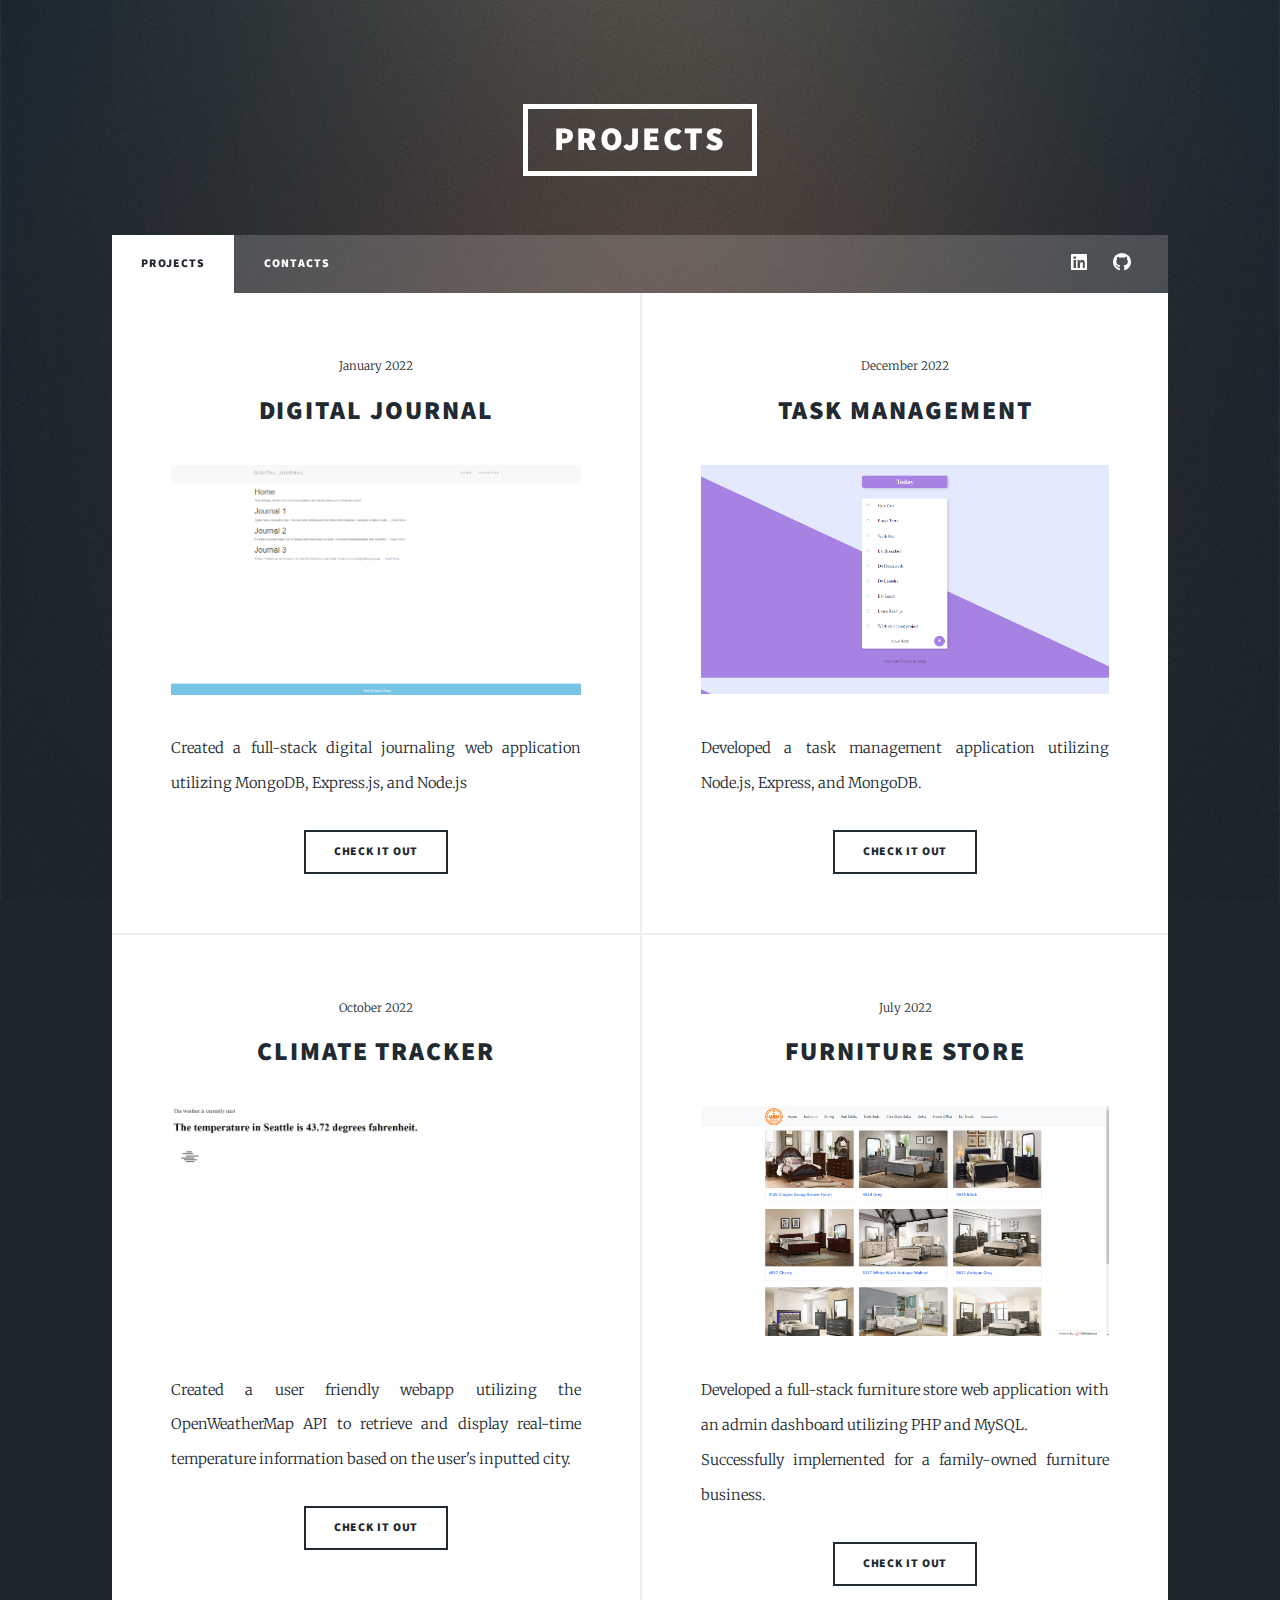
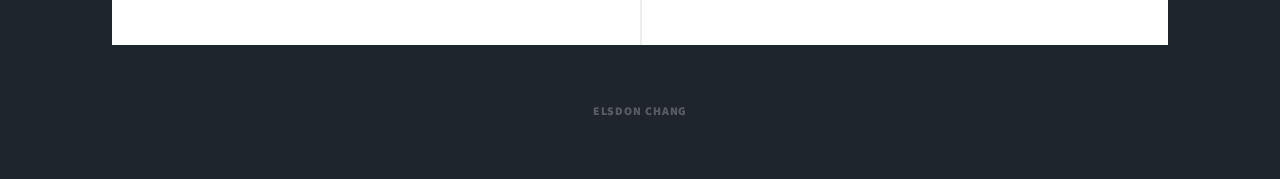
==== projects.html @ ca8ba706 "remodel" ====
<!DOCTYPE HTML>
<html>
	<head>
		<title>Elsdon Chang</title>
		<meta charset="utf-8" />
		<meta name="viewport" content="width=device-width, initial-scale=1, user-scalable=no" />
		<link rel="stylesheet" href="assets/css/main.css" />
		<noscript><link rel="stylesheet" href="assets/css/noscript.css" /></noscript>
	</head>
	<body class="is-preload">

		<!-- Wrapper -->
			<div id="wrapper" class="fade-in">

				<!-- Header -->
					<header id="header">
						<a href="projects.html" class="logo">Projects</a>
					</header>

				<!-- Nav -->
					<nav id="nav">
						<ul class="links">
							<li class="active"><a href="projects.html">Projects</a></li>
							<li><a href="contact.html">Contacts</a></li>
						</ul>
						<ul class="icons">
							<li><a href="https://www.linkedin.com/in/elsdon-chang/" target="_blank" class="icon brands fa-linkedin"><span class="label">LinkedIn</span></a></li>
							<li><a href="https://github.com/ElsdonC" target="_blank" class="icon brands fa-github"><span class="label">GitHub</span></a></li>
						</ul>
					</nav>

				<!-- Main -->
					<div id="main">

						<!-- Featured Post -->
							

						<!-- Posts -->
							<section class="posts">
								<article>
									<header>
										<span class="date">January 2022</span>
										<h2><a href="https://digital-journal.onrender.com/" target="_blank">Digital Journal</a></h2>
									</header>
									<a href="#" class="image fit"><img src="images/digital-journal.png" alt="" /></a>
									<p>Created a full-stack digital journaling web application utilizing MongoDB, Express.js, and Node.js</p>
									<ul class="actions special">
										<li><a href="https://digital-journal.onrender.com/" target="_blank" class="button">Check it out</a></li>
									</ul>
								</article>
								<article>
									<header>
										<span class="date">December 2022</span>
										<h2><a href="#">Task Management</a></h2>
									</header>
									<a href="#" class="image fit"><img src="images/task-management.png" alt="" /></a>
									<p>Developed a task management application utilizing Node.js, Express, and MongoDB.</p>
									<ul class="actions special">
										<li><a href="#" class="button">Check it out</a></li>
									</ul>
								</article>
								<article>
									<header>
										<span class="date">October 2022</span>
										<h2><a href="#">Climate Tracker</a></h2>
									</header>
									<a href="#" class="image fit"><img src="images/climate-tracker.png" alt="" /></a>
									<p>Created a user friendly webapp utilizing the OpenWeatherMap API to retrieve and display real-time temperature information based on the user's inputted city.</p>
									<ul class="actions special">
										<li><a href="#" class="button">Check it out</a></li>
									</ul>
								</article>
								<article>
									<header>
										<span class="date">July 2022</span>
										<h2><a href="https://royola-pacific.000webhostapp.com/" target="_blank">Furniture Store</a></h2>
									</header>
									<a href="#" class="image fit"><img src="images/furniture-store.png" alt="" /></a>
									<p>Developed a full-stack furniture store web application with an admin dashboard utilizing PHP and MySQL.<br>Successfully implemented for a family-owned furniture business.</p>
									<ul class="actions special">
										<li><a href="https://royola-pacific.000webhostapp.com/" target="_blank" class="button">Check it out</a></li>
									</ul>
								</article>
								
							</section>
					</div>

				<!-- Copyright -->
					<div id="copyright">
						<ul><li>Elsdon Chang</li></ul>
					</div>

			</div>

		<!-- Scripts -->
			<script src="assets/js/jquery.min.js"></script>
			<script src="assets/js/jquery.scrollex.min.js"></script>
			<script src="assets/js/jquery.scrolly.min.js"></script>
			<script src="assets/js/browser.min.js"></script>
			<script src="assets/js/breakpoints.min.js"></script>
			<script src="assets/js/util.js"></script>
			<script src="assets/js/main.js"></script>

	</body>
</html>
---- assets/css/main.css ----
@import url(fontawesome-all.min.css);
@import url("https://fonts.googleapis.com/css?family=Merriweather:300,700,300italic,700italic|Source+Sans+Pro:900");

/*
	Massively by HTML5 UP
	html5up.net | @ajlkn
	Free for personal and commercial use under the CCA 3.0 license (html5up.net/license)
*/

html, body, div, span, applet, object,
iframe, h1, h2, h3, h4, h5, h6, p, blockquote,
pre, a, abbr, acronym, address, big, cite,
code, del, dfn, em, img, ins, kbd, q, s, samp,
small, strike, strong, sub, sup, tt, var, b,
u, i, center, dl, dt, dd, ol, ul, li, fieldset,
form, label, legend, table, caption, tbody,
tfoot, thead, tr, th, td, article, aside,
canvas, details, embed, figure, figcaption,
footer, header, hgroup, menu, nav, output, ruby,
section, summary, time, mark, audio, video {
	margin: 0;
	padding: 0;
	border: 0;
	font-size: 100%;
	font: inherit;
	vertical-align: baseline;}

article, aside, details, figcaption, figure,
footer, header, hgroup, menu, nav, section {
	display: block;}

body {
	line-height: 1;
}

ol, ul {
	list-style: none;
}

blockquote, q {
	quotes: none;
}

	blockquote:before, blockquote:after, q:before, q:after {
		content: '';
		content: none;
	}

table {
	border-collapse: collapse;
	border-spacing: 0;
}

body {
	-webkit-text-size-adjust: none;
}

mark {
	background-color: transparent;
	color: inherit;
}

input::-moz-focus-inner {
	border: 0;
	padding: 0;
}

input, select, textarea {
	-moz-appearance: none;
	-webkit-appearance: none;
	-ms-appearance: none;
	appearance: none;
}

/* Basic */

	@-ms-viewport {
		width: device-width;
	}

	body {
		-ms-overflow-style: scrollbar;
	}

	@media screen and (max-width: 480px) {

		html, body {
			min-width: 320px;
		}

	}

	html {
		box-sizing: border-box;
	}

	*, *:before, *:after {
		box-sizing: inherit;
	}

	body {
		background-color: #1e252d;
	}

		body.is-preload *, body.is-preload *:before, body.is-preload *:after {
			-moz-animation: none !important;
			-webkit-animation: none !important;
			-ms-animation: none !important;
			animation: none !important;
			-moz-transition: none !important;
			-webkit-transition: none !important;
			-ms-transition: none !important;
			transition: none !important;
		}

/* Type */

	html {
		font-size: 16pt;
	}

		@media screen and (max-width: 1680px) {

			html {
				font-size: 12pt;
			}

		}

		@media screen and (max-width: 1280px) {

			html {
				font-size: 11pt;
			}

		}

		@media screen and (max-width: 360px) {

			html {
				font-size: 10pt;
			}

		}

	body {
		color: #212931;
	}

	body, input, select, textarea {
		font-family: "Merriweather", Georgia, serif;
		font-weight: 300;
		font-size: 1rem;
		line-height: 2.375;
	}

	a {
		-moz-transition: color 0.2s ease-in-out, background-color 0.2s ease-in-out, border-color 0.2s ease-in-out, box-shadow 0.2s ease-in-out;
		-webkit-transition: color 0.2s ease-in-out, background-color 0.2s ease-in-out, border-color 0.2s ease-in-out, box-shadow 0.2s ease-in-out;
		-ms-transition: color 0.2s ease-in-out, background-color 0.2s ease-in-out, border-color 0.2s ease-in-out, box-shadow 0.2s ease-in-out;
		transition: color 0.2s ease-in-out, background-color 0.2s ease-in-out, border-color 0.2s ease-in-out, box-shadow 0.2s ease-in-out;
		border-bottom: dotted 1px;
		text-decoration: none;
	}

		a:hover {
			border-bottom-color: transparent;
		}

	strong, b {
		font-weight: 600;
	}

	em, i {
		font-style: italic;
	}

	p {
		text-align: justify;
		margin: 0 0 2rem 0;
	}

	h1, h2, h3, h4, h5, h6 {
		font-family: "Source Sans Pro", Helvetica, sans-serif;
		font-weight: 900;
		line-height: 1.5;
		letter-spacing: 0.075em;
		text-transform: uppercase;
		margin: 0 0 1rem 0;
	}

		h1 a, h2 a, h3 a, h4 a, h5 a, h6 a {
			border-bottom: 0;
			color: inherit;
			text-decoration: none;
		}

	h1 {
		font-size: 4rem;
		line-height: 1.1;
		margin: 0 0 2rem 0;
	}

	h2 {
		font-size: 1.75rem;
		line-height: 1.3;
		margin: 0 0 1.5rem 0;
	}

	h3 {
		font-size: 1.25rem;
		margin: 0 0 1.5rem 0;
	}

	h4 {
		font-size: 1rem;
	}

	h5 {
		font-size: 0.9rem;
	}

	h6 {
		font-size: 0.8rem;
	}

	sub {
		font-size: 0.8rem;
		position: relative;
		top: 0.5rem;
	}

	sup {
		font-size: 0.8rem;
		position: relative;
		top: -0.5rem;
	}

	blockquote {
		border-left: solid 4px;
		font-style: italic;
		margin: 0 0 2rem 0;
		padding: 0.5rem 0 0.5rem 2rem;
	}

	code {
		border: solid 2px;
		font-family: "Courier New", monospace;
		font-size: 0.9rem;
		margin: 0 0.25rem;
		padding: 0.25rem 0.65rem;
	}

	pre {
		-webkit-overflow-scrolling: touch;
		font-family: "Courier New", monospace;
		font-size: 0.9rem;
		margin: 0 0 2rem 0;
	}

		pre code {
			display: block;
			line-height: 1.75;
			padding: 1rem 1.5rem;
			overflow-x: auto;
		}

	hr {
		border: 0;
		border-bottom: solid 2px;
		margin: 3rem 0;
	}

		hr.major {
			margin: 5rem 0;
		}

	.align-left {
		text-align: left;
	}

	.align-center {
		text-align: center;
	}

	.align-right {
		text-align: right;
	}

	input, select, textarea {
		color: #212931;
	}

	a {
		color: #212931;
		border-bottom-color: rgba(33, 41, 49, 0.5);
	}

		a:hover {
			border-bottom-color: transparent;
			color: #18bfef !important;
		}

	strong, b {
		color: #212931;
	}

	h1, h2, h3, h4, h5, h6 {
		color: #212931;
	}

	blockquote {
		border-left-color: #eeeeee;
	}

	code {
		background: rgba(220, 220, 220, 0.25);
		border-color: #eeeeee;
	}

	hr {
		border-bottom-color: #eeeeee;
	}

/* Row */

	.row {
		display: flex;
		flex-wrap: wrap;
		box-sizing: border-box;
		align-items: stretch;
	}

		.row > * {
			box-sizing: border-box;
		}

		.row.gtr-uniform > * > :last-child {
			margin-bottom: 0;
		}

		.row.aln-left {
			justify-content: flex-start;
		}

		.row.aln-center {
			justify-content: center;
		}

		.row.aln-right {
			justify-content: flex-end;
		}

		.row.aln-top {
			align-items: flex-start;
		}

		.row.aln-middle {
			align-items: center;
		}

		.row.aln-bottom {
			align-items: flex-end;
		}

		.row > .imp {
			order: -1;
		}

		.row > .col-1 {
			width: 8.33333%;
		}

		.row > .off-1 {
			margin-left: 8.33333%;
		}

		.row > .col-2 {
			width: 16.66667%;
		}

		.row > .off-2 {
			margin-left: 16.66667%;
		}

		.row > .col-3 {
			width: 25%;
		}

		.row > .off-3 {
			margin-left: 25%;
		}

		.row > .col-4 {
			width: 33.33333%;
		}

		.row > .off-4 {
			margin-left: 33.33333%;
		}

		.row > .col-5 {
			width: 41.66667%;
		}

		.row > .off-5 {
			margin-left: 41.66667%;
		}

		.row > .col-6 {
			width: 50%;
		}

		.row > .off-6 {
			margin-left: 50%;
		}

		.row > .col-7 {
			width: 58.33333%;
		}

		.row > .off-7 {
			margin-left: 58.33333%;
		}

		.row > .col-8 {
			width: 66.66667%;
		}

		.row > .off-8 {
			margin-left: 66.66667%;
		}

		.row > .col-9 {
			width: 75%;
		}

		.row > .off-9 {
			margin-left: 75%;
		}

		.row > .col-10 {
			width: 83.33333%;
		}

		.row > .off-10 {
			margin-left: 83.33333%;
		}

		.row > .col-11 {
			width: 91.66667%;
		}

		.row > .off-11 {
			margin-left: 91.66667%;
		}

		.row > .col-12 {
			width: 100%;
		}

		.row > .off-12 {
			margin-left: 100%;
		}

		.row.gtr-0 {
			margin-top: 0;
			margin-left: 0rem;
		}

			.row.gtr-0 > * {
				padding: 0 0 0 0rem;
			}

			.row.gtr-0.gtr-uniform {
				margin-top: 0rem;
			}

				.row.gtr-0.gtr-uniform > * {
					padding-top: 0rem;
				}

		.row.gtr-25 {
			margin-top: 0;
			margin-left: -0.375rem;
		}

			.row.gtr-25 > * {
				padding: 0 0 0 0.375rem;
			}

			.row.gtr-25.gtr-uniform {
				margin-top: -0.375rem;
			}

				.row.gtr-25.gtr-uniform > * {
					padding-top: 0.375rem;
				}

		.row.gtr-50 {
			margin-top: 0;
			margin-left: -0.75rem;
		}

			.row.gtr-50 > * {
				padding: 0 0 0 0.75rem;
			}

			.row.gtr-50.gtr-uniform {
				margin-top: -0.75rem;
			}

				.row.gtr-50.gtr-uniform > * {
					padding-top: 0.75rem;
				}

		.row {
			margin-top: 0;
			margin-left: -1.5rem;
		}

			.row > * {
				padding: 0 0 0 1.5rem;
			}

			.row.gtr-uniform {
				margin-top: -1.5rem;
			}

				.row.gtr-uniform > * {
					padding-top: 1.5rem;
				}

		.row.gtr-150 {
			margin-top: 0;
			margin-left: -2.25rem;
		}

			.row.gtr-150 > * {
				padding: 0 0 0 2.25rem;
			}

			.row.gtr-150.gtr-uniform {
				margin-top: -2.25rem;
			}

				.row.gtr-150.gtr-uniform > * {
					padding-top: 2.25rem;
				}

		.row.gtr-200 {
			margin-top: 0;
			margin-left: -3rem;
		}

			.row.gtr-200 > * {
				padding: 0 0 0 3rem;
			}

			.row.gtr-200.gtr-uniform {
				margin-top: -3rem;
			}

				.row.gtr-200.gtr-uniform > * {
					padding-top: 3rem;
				}

		@media screen and (max-width: 1680px) {

			.row {
				display: flex;
				flex-wrap: wrap;
				box-sizing: border-box;
				align-items: stretch;
			}

				.row > * {
					box-sizing: border-box;
				}

				.row.gtr-uniform > * > :last-child {
					margin-bottom: 0;
				}

				.row.aln-left {
					justify-content: flex-start;
				}

				.row.aln-center {
					justify-content: center;
				}

				.row.aln-right {
					justify-content: flex-end;
				}

				.row.aln-top {
					align-items: flex-start;
				}

				.row.aln-middle {
					align-items: center;
				}

				.row.aln-bottom {
					align-items: flex-end;
				}

				.row > .imp-xlarge {
					order: -1;
				}

				.row > .col-1-xlarge {
					width: 8.33333%;
				}

				.row > .off-1-xlarge {
					margin-left: 8.33333%;
				}

				.row > .col-2-xlarge {
					width: 16.66667%;
				}

				.row > .off-2-xlarge {
					margin-left: 16.66667%;
				}

				.row > .col-3-xlarge {
					width: 25%;
				}

				.row > .off-3-xlarge {
					margin-left: 25%;
				}

				.row > .col-4-xlarge {
					width: 33.33333%;
				}

				.row > .off-4-xlarge {
					margin-left: 33.33333%;
				}

				.row > .col-5-xlarge {
					width: 41.66667%;
				}

				.row > .off-5-xlarge {
					margin-left: 41.66667%;
				}

				.row > .col-6-xlarge {
					width: 50%;
				}

				.row > .off-6-xlarge {
					margin-left: 50%;
				}

				.row > .col-7-xlarge {
					width: 58.33333%;
				}

				.row > .off-7-xlarge {
					margin-left: 58.33333%;
				}

				.row > .col-8-xlarge {
					width: 66.66667%;
				}

				.row > .off-8-xlarge {
					margin-left: 66.66667%;
				}

				.row > .col-9-xlarge {
					width: 75%;
				}

				.row > .off-9-xlarge {
					margin-left: 75%;
				}

				.row > .col-10-xlarge {
					width: 83.33333%;
				}

				.row > .off-10-xlarge {
					margin-left: 83.33333%;
				}

				.row > .col-11-xlarge {
					width: 91.66667%;
				}

				.row > .off-11-xlarge {
					margin-left: 91.66667%;
				}

				.row > .col-12-xlarge {
					width: 100%;
				}

				.row > .off-12-xlarge {
					margin-left: 100%;
				}

				.row.gtr-0 {
					margin-top: 0;
					margin-left: 0rem;
				}

					.row.gtr-0 > * {
						padding: 0 0 0 0rem;
					}

					.row.gtr-0.gtr-uniform {
						margin-top: 0rem;
					}

						.row.gtr-0.gtr-uniform > * {
							padding-top: 0rem;
						}

				.row.gtr-25 {
					margin-top: 0;
					margin-left: -0.375rem;
				}

					.row.gtr-25 > * {
						padding: 0 0 0 0.375rem;
					}

					.row.gtr-25.gtr-uniform {
						margin-top: -0.375rem;
					}

						.row.gtr-25.gtr-uniform > * {
							padding-top: 0.375rem;
						}

				.row.gtr-50 {
					margin-top: 0;
					margin-left: -0.75rem;
				}

					.row.gtr-50 > * {
						padding: 0 0 0 0.75rem;
					}

					.row.gtr-50.gtr-uniform {
						margin-top: -0.75rem;
					}

						.row.gtr-50.gtr-uniform > * {
							padding-top: 0.75rem;
						}

				.row {
					margin-top: 0;
					margin-left: -1.5rem;
				}

					.row > * {
						padding: 0 0 0 1.5rem;
					}

					.row.gtr-uniform {
						margin-top: -1.5rem;
					}

						.row.gtr-uniform > * {
							padding-top: 1.5rem;
						}

				.row.gtr-150 {
					margin-top: 0;
					margin-left: -2.25rem;
				}

					.row.gtr-150 > * {
						padding: 0 0 0 2.25rem;
					}

					.row.gtr-150.gtr-uniform {
						margin-top: -2.25rem;
					}

						.row.gtr-150.gtr-uniform > * {
							padding-top: 2.25rem;
						}

				.row.gtr-200 {
					margin-top: 0;
					margin-left: -3rem;
				}

					.row.gtr-200 > * {
						padding: 0 0 0 3rem;
					}

					.row.gtr-200.gtr-uniform {
						margin-top: -3rem;
					}

						.row.gtr-200.gtr-uniform > * {
							padding-top: 3rem;
						}

		}

		@media screen and (max-width: 1280px) {

			.row {
				display: flex;
				flex-wrap: wrap;
				box-sizing: border-box;
				align-items: stretch;
			}

				.row > * {
					box-sizing: border-box;
				}

				.row.gtr-uniform > * > :last-child {
					margin-bottom: 0;
				}

				.row.aln-left {
					justify-content: flex-start;
				}

				.row.aln-center {
					justify-content: center;
				}

				.row.aln-right {
					justify-content: flex-end;
				}

				.row.aln-top {
					align-items: flex-start;
				}

				.row.aln-middle {
					align-items: center;
				}

				.row.aln-bottom {
					align-items: flex-end;
				}

				.row > .imp-large {
					order: -1;
				}

				.row > .col-1-large {
					width: 8.33333%;
				}

				.row > .off-1-large {
					margin-left: 8.33333%;
				}

				.row > .col-2-large {
					width: 16.66667%;
				}

				.row > .off-2-large {
					margin-left: 16.66667%;
				}

				.row > .col-3-large {
					width: 25%;
				}

				.row > .off-3-large {
					margin-left: 25%;
				}

				.row > .col-4-large {
					width: 33.33333%;
				}

				.row > .off-4-large {
					margin-left: 33.33333%;
				}

				.row > .col-5-large {
					width: 41.66667%;
				}

				.row > .off-5-large {
					margin-left: 41.66667%;
				}

				.row > .col-6-large {
					width: 50%;
				}

				.row > .off-6-large {
					margin-left: 50%;
				}

				.row > .col-7-large {
					width: 58.33333%;
				}

				.row > .off-7-large {
					margin-left: 58.33333%;
				}

				.row > .col-8-large {
					width: 66.66667%;
				}

				.row > .off-8-large {
					margin-left: 66.66667%;
				}

				.row > .col-9-large {
					width: 75%;
				}

				.row > .off-9-large {
					margin-left: 75%;
				}

				.row > .col-10-large {
					width: 83.33333%;
				}

				.row > .off-10-large {
					margin-left: 83.33333%;
				}

				.row > .col-11-large {
					width: 91.66667%;
				}

				.row > .off-11-large {
					margin-left: 91.66667%;
				}

				.row > .col-12-large {
					width: 100%;
				}

				.row > .off-12-large {
					margin-left: 100%;
				}

				.row.gtr-0 {
					margin-top: 0;
					margin-left: 0rem;
				}

					.row.gtr-0 > * {
						padding: 0 0 0 0rem;
					}

					.row.gtr-0.gtr-uniform {
						margin-top: 0rem;
					}

						.row.gtr-0.gtr-uniform > * {
							padding-top: 0rem;
						}

				.row.gtr-25 {
					margin-top: 0;
					margin-left: -0.375rem;
				}

					.row.gtr-25 > * {
						padding: 0 0 0 0.375rem;
					}

					.row.gtr-25.gtr-uniform {
						margin-top: -0.375rem;
					}

						.row.gtr-25.gtr-uniform > * {
							padding-top: 0.375rem;
						}

				.row.gtr-50 {
					margin-top: 0;
					margin-left: -0.75rem;
				}

					.row.gtr-50 > * {
						padding: 0 0 0 0.75rem;
					}

					.row.gtr-50.gtr-uniform {
						margin-top: -0.75rem;
					}

						.row.gtr-50.gtr-uniform > * {
							padding-top: 0.75rem;
						}

				.row {
					margin-top: 0;
					margin-left: -1.5rem;
				}

					.row > * {
						padding: 0 0 0 1.5rem;
					}

					.row.gtr-uniform {
						margin-top: -1.5rem;
					}

						.row.gtr-uniform > * {
							padding-top: 1.5rem;
						}

				.row.gtr-150 {
					margin-top: 0;
					margin-left: -2.25rem;
				}

					.row.gtr-150 > * {
						padding: 0 0 0 2.25rem;
					}

					.row.gtr-150.gtr-uniform {
						margin-top: -2.25rem;
					}

						.row.gtr-150.gtr-uniform > * {
							padding-top: 2.25rem;
						}

				.row.gtr-200 {
					margin-top: 0;
					margin-left: -3rem;
				}

					.row.gtr-200 > * {
						padding: 0 0 0 3rem;
					}

					.row.gtr-200.gtr-uniform {
						margin-top: -3rem;
					}

						.row.gtr-200.gtr-uniform > * {
							padding-top: 3rem;
						}

		}

		@media screen and (max-width: 980px) {

			.row {
				display: flex;
				flex-wrap: wrap;
				box-sizing: border-box;
				align-items: stretch;
			}

				.row > * {
					box-sizing: border-box;
				}

				.row.gtr-uniform > * > :last-child {
					margin-bottom: 0;
				}

				.row.aln-left {
					justify-content: flex-start;
				}

				.row.aln-center {
					justify-content: center;
				}

				.row.aln-right {
					justify-content: flex-end;
				}

				.row.aln-top {
					align-items: flex-start;
				}

				.row.aln-middle {
					align-items: center;
				}

				.row.aln-bottom {
					align-items: flex-end;
				}

				.row > .imp-medium {
					order: -1;
				}

				.row > .col-1-medium {
					width: 8.33333%;
				}

				.row > .off-1-medium {
					margin-left: 8.33333%;
				}

				.row > .col-2-medium {
					width: 16.66667%;
				}

				.row > .off-2-medium {
					margin-left: 16.66667%;
				}

				.row > .col-3-medium {
					width: 25%;
				}

				.row > .off-3-medium {
					margin-left: 25%;
				}

				.row > .col-4-medium {
					width: 33.33333%;
				}

				.row > .off-4-medium {
					margin-left: 33.33333%;
				}

				.row > .col-5-medium {
					width: 41.66667%;
				}

				.row > .off-5-medium {
					margin-left: 41.66667%;
				}

				.row > .col-6-medium {
					width: 50%;
				}

				.row > .off-6-medium {
					margin-left: 50%;
				}

				.row > .col-7-medium {
					width: 58.33333%;
				}

				.row > .off-7-medium {
					margin-left: 58.33333%;
				}

				.row > .col-8-medium {
					width: 66.66667%;
				}

				.row > .off-8-medium {
					margin-left: 66.66667%;
				}

				.row > .col-9-medium {
					width: 75%;
				}

				.row > .off-9-medium {
					margin-left: 75%;
				}

				.row > .col-10-medium {
					width: 83.33333%;
				}

				.row > .off-10-medium {
					margin-left: 83.33333%;
				}

				.row > .col-11-medium {
					width: 91.66667%;
				}

				.row > .off-11-medium {
					margin-left: 91.66667%;
				}

				.row > .col-12-medium {
					width: 100%;
				}

				.row > .off-12-medium {
					margin-left: 100%;
				}

				.row.gtr-0 {
					margin-top: 0;
					margin-left: 0rem;
				}

					.row.gtr-0 > * {
						padding: 0 0 0 0rem;
					}

					.row.gtr-0.gtr-uniform {
						margin-top: 0rem;
					}

						.row.gtr-0.gtr-uniform > * {
							padding-top: 0rem;
						}

				.row.gtr-25 {
					margin-top: 0;
					margin-left: -0.375rem;
				}

					.row.gtr-25 > * {
						padding: 0 0 0 0.375rem;
					}

					.row.gtr-25.gtr-uniform {
						margin-top: -0.375rem;
					}

						.row.gtr-25.gtr-uniform > * {
							padding-top: 0.375rem;
						}

				.row.gtr-50 {
					margin-top: 0;
					margin-left: -0.75rem;
				}

					.row.gtr-50 > * {
						padding: 0 0 0 0.75rem;
					}

					.row.gtr-50.gtr-uniform {
						margin-top: -0.75rem;
					}

						.row.gtr-50.gtr-uniform > * {
							padding-top: 0.75rem;
						}

				.row {
					margin-top: 0;
					margin-left: -1.5rem;
				}

					.row > * {
						padding: 0 0 0 1.5rem;
					}

					.row.gtr-uniform {
						margin-top: -1.5rem;
					}

						.row.gtr-uniform > * {
							padding-top: 1.5rem;
						}

				.row.gtr-150 {
					margin-top: 0;
					margin-left: -2.25rem;
				}

					.row.gtr-150 > * {
						padding: 0 0 0 2.25rem;
					}

					.row.gtr-150.gtr-uniform {
						margin-top: -2.25rem;
					}

						.row.gtr-150.gtr-uniform > * {
							padding-top: 2.25rem;
						}

				.row.gtr-200 {
					margin-top: 0;
					margin-left: -3rem;
				}

					.row.gtr-200 > * {
						padding: 0 0 0 3rem;
					}

					.row.gtr-200.gtr-uniform {
						margin-top: -3rem;
					}

						.row.gtr-200.gtr-uniform > * {
							padding-top: 3rem;
						}

		}

		@media screen and (max-width: 736px) {

			.row {
				display: flex;
				flex-wrap: wrap;
				box-sizing: border-box;
				align-items: stretch;
			}

				.row > * {
					box-sizing: border-box;
				}

				.row.gtr-uniform > * > :last-child {
					margin-bottom: 0;
				}

				.row.aln-left {
					justify-content: flex-start;
				}

				.row.aln-center {
					justify-content: center;
				}

				.row.aln-right {
					justify-content: flex-end;
				}

				.row.aln-top {
					align-items: flex-start;
				}

				.row.aln-middle {
					align-items: center;
				}

				.row.aln-bottom {
					align-items: flex-end;
				}

				.row > .imp-small {
					order: -1;
				}

				.row > .col-1-small {
					width: 8.33333%;
				}

				.row > .off-1-small {
					margin-left: 8.33333%;
				}

				.row > .col-2-small {
					width: 16.66667%;
				}

				.row > .off-2-small {
					margin-left: 16.66667%;
				}

				.row > .col-3-small {
					width: 25%;
				}

				.row > .off-3-small {
					margin-left: 25%;
				}

				.row > .col-4-small {
					width: 33.33333%;
				}

				.row > .off-4-small {
					margin-left: 33.33333%;
				}

				.row > .col-5-small {
					width: 41.66667%;
				}

				.row > .off-5-small {
					margin-left: 41.66667%;
				}

				.row > .col-6-small {
					width: 50%;
				}

				.row > .off-6-small {
					margin-left: 50%;
				}

				.row > .col-7-small {
					width: 58.33333%;
				}

				.row > .off-7-small {
					margin-left: 58.33333%;
				}

				.row > .col-8-small {
					width: 66.66667%;
				}

				.row > .off-8-small {
					margin-left: 66.66667%;
				}

				.row > .col-9-small {
					width: 75%;
				}

				.row > .off-9-small {
					margin-left: 75%;
				}

				.row > .col-10-small {
					width: 83.33333%;
				}

				.row > .off-10-small {
					margin-left: 83.33333%;
				}

				.row > .col-11-small {
					width: 91.66667%;
				}

				.row > .off-11-small {
					margin-left: 91.66667%;
				}

				.row > .col-12-small {
					width: 100%;
				}

				.row > .off-12-small {
					margin-left: 100%;
				}

				.row.gtr-0 {
					margin-top: 0;
					margin-left: 0rem;
				}

					.row.gtr-0 > * {
						padding: 0 0 0 0rem;
					}

					.row.gtr-0.gtr-uniform {
						margin-top: 0rem;
					}

						.row.gtr-0.gtr-uniform > * {
							padding-top: 0rem;
						}

				.row.gtr-25 {
					margin-top: 0;
					margin-left: -0.375rem;
				}

					.row.gtr-25 > * {
						padding: 0 0 0 0.375rem;
					}

					.row.gtr-25.gtr-uniform {
						margin-top: -0.375rem;
					}

						.row.gtr-25.gtr-uniform > * {
							padding-top: 0.375rem;
						}

				.row.gtr-50 {
					margin-top: 0;
					margin-left: -0.75rem;
				}

					.row.gtr-50 > * {
						padding: 0 0 0 0.75rem;
					}

					.row.gtr-50.gtr-uniform {
						margin-top: -0.75rem;
					}

						.row.gtr-50.gtr-uniform > * {
							padding-top: 0.75rem;
						}

				.row {
					margin-top: 0;
					margin-left: -1.5rem;
				}

					.row > * {
						padding: 0 0 0 1.5rem;
					}

					.row.gtr-uniform {
						margin-top: -1.5rem;
					}

						.row.gtr-uniform > * {
							padding-top: 1.5rem;
						}

				.row.gtr-150 {
					margin-top: 0;
					margin-left: -2.25rem;
				}

					.row.gtr-150 > * {
						padding: 0 0 0 2.25rem;
					}

					.row.gtr-150.gtr-uniform {
						margin-top: -2.25rem;
					}

						.row.gtr-150.gtr-uniform > * {
							padding-top: 2.25rem;
						}

				.row.gtr-200 {
					margin-top: 0;
					margin-left: -3rem;
				}

					.row.gtr-200 > * {
						padding: 0 0 0 3rem;
					}

					.row.gtr-200.gtr-uniform {
						margin-top: -3rem;
					}

						.row.gtr-200.gtr-uniform > * {
							padding-top: 3rem;
						}

		}

		@media screen and (max-width: 480px) {

			.row {
				display: flex;
				flex-wrap: wrap;
				box-sizing: border-box;
				align-items: stretch;
			}

				.row > * {
					box-sizing: border-box;
				}

				.row.gtr-uniform > * > :last-child {
					margin-bottom: 0;
				}

				.row.aln-left {
					justify-content: flex-start;
				}

				.row.aln-center {
					justify-content: center;
				}

				.row.aln-right {
					justify-content: flex-end;
				}

				.row.aln-top {
					align-items: flex-start;
				}

				.row.aln-middle {
					align-items: center;
				}

				.row.aln-bottom {
					align-items: flex-end;
				}

				.row > .imp-xsmall {
					order: -1;
				}

				.row > .col-1-xsmall {
					width: 8.33333%;
				}

				.row > .off-1-xsmall {
					margin-left: 8.33333%;
				}

				.row > .col-2-xsmall {
					width: 16.66667%;
				}

				.row > .off-2-xsmall {
					margin-left: 16.66667%;
				}

				.row > .col-3-xsmall {
					width: 25%;
				}

				.row > .off-3-xsmall {
					margin-left: 25%;
				}

				.row > .col-4-xsmall {
					width: 33.33333%;
				}

				.row > .off-4-xsmall {
					margin-left: 33.33333%;
				}

				.row > .col-5-xsmall {
					width: 41.66667%;
				}

				.row > .off-5-xsmall {
					margin-left: 41.66667%;
				}

				.row > .col-6-xsmall {
					width: 50%;
				}

				.row > .off-6-xsmall {
					margin-left: 50%;
				}

				.row > .col-7-xsmall {
					width: 58.33333%;
				}

				.row > .off-7-xsmall {
					margin-left: 58.33333%;
				}

				.row > .col-8-xsmall {
					width: 66.66667%;
				}

				.row > .off-8-xsmall {
					margin-left: 66.66667%;
				}

				.row > .col-9-xsmall {
					width: 75%;
				}

				.row > .off-9-xsmall {
					margin-left: 75%;
				}

				.row > .col-10-xsmall {
					width: 83.33333%;
				}

				.row > .off-10-xsmall {
					margin-left: 83.33333%;
				}

				.row > .col-11-xsmall {
					width: 91.66667%;
				}

				.row > .off-11-xsmall {
					margin-left: 91.66667%;
				}

				.row > .col-12-xsmall {
					width: 100%;
				}

				.row > .off-12-xsmall {
					margin-left: 100%;
				}

				.row.gtr-0 {
					margin-top: 0;
					margin-left: 0rem;
				}

					.row.gtr-0 > * {
						padding: 0 0 0 0rem;
					}

					.row.gtr-0.gtr-uniform {
						margin-top: 0rem;
					}

						.row.gtr-0.gtr-uniform > * {
							padding-top: 0rem;
						}

				.row.gtr-25 {
					margin-top: 0;
					margin-left: -0.375rem;
				}

					.row.gtr-25 > * {
						padding: 0 0 0 0.375rem;
					}

					.row.gtr-25.gtr-uniform {
						margin-top: -0.375rem;
					}

						.row.gtr-25.gtr-uniform > * {
							padding-top: 0.375rem;
						}

				.row.gtr-50 {
					margin-top: 0;
					margin-left: -0.75rem;
				}

					.row.gtr-50 > * {
						padding: 0 0 0 0.75rem;
					}

					.row.gtr-50.gtr-uniform {
						margin-top: -0.75rem;
					}

						.row.gtr-50.gtr-uniform > * {
							padding-top: 0.75rem;
						}

				.row {
					margin-top: 0;
					margin-left: -1.5rem;
				}

					.row > * {
						padding: 0 0 0 1.5rem;
					}

					.row.gtr-uniform {
						margin-top: -1.5rem;
					}

						.row.gtr-uniform > * {
							padding-top: 1.5rem;
						}

				.row.gtr-150 {
					margin-top: 0;
					margin-left: -2.25rem;
				}

					.row.gtr-150 > * {
						padding: 0 0 0 2.25rem;
					}

					.row.gtr-150.gtr-uniform {
						margin-top: -2.25rem;
					}

						.row.gtr-150.gtr-uniform > * {
							padding-top: 2.25rem;
						}

				.row.gtr-200 {
					margin-top: 0;
					margin-left: -3rem;
				}

					.row.gtr-200 > * {
						padding: 0 0 0 3rem;
					}

					.row.gtr-200.gtr-uniform {
						margin-top: -3rem;
					}

						.row.gtr-200.gtr-uniform > * {
							padding-top: 3rem;
						}

		}

		@media screen and (max-width: 360px) {

			.row {
				display: flex;
				flex-wrap: wrap;
				box-sizing: border-box;
				align-items: stretch;
			}

				.row > * {
					box-sizing: border-box;
				}

				.row.gtr-uniform > * > :last-child {
					margin-bottom: 0;
				}

				.row.aln-left {
					justify-content: flex-start;
				}

				.row.aln-center {
					justify-content: center;
				}

				.row.aln-right {
					justify-content: flex-end;
				}

				.row.aln-top {
					align-items: flex-start;
				}

				.row.aln-middle {
					align-items: center;
				}

				.row.aln-bottom {
					align-items: flex-end;
				}

				.row > .imp-xxsmall {
					order: -1;
				}

				.row > .col-1-xxsmall {
					width: 8.33333%;
				}

				.row > .off-1-xxsmall {
					margin-left: 8.33333%;
				}

				.row > .col-2-xxsmall {
					width: 16.66667%;
				}

				.row > .off-2-xxsmall {
					margin-left: 16.66667%;
				}

				.row > .col-3-xxsmall {
					width: 25%;
				}

				.row > .off-3-xxsmall {
					margin-left: 25%;
				}

				.row > .col-4-xxsmall {
					width: 33.33333%;
				}

				.row > .off-4-xxsmall {
					margin-left: 33.33333%;
				}

				.row > .col-5-xxsmall {
					width: 41.66667%;
				}

				.row > .off-5-xxsmall {
					margin-left: 41.66667%;
				}

				.row > .col-6-xxsmall {
					width: 50%;
				}

				.row > .off-6-xxsmall {
					margin-left: 50%;
				}

				.row > .col-7-xxsmall {
					width: 58.33333%;
				}

				.row > .off-7-xxsmall {
					margin-left: 58.33333%;
				}

				.row > .col-8-xxsmall {
					width: 66.66667%;
				}

				.row > .off-8-xxsmall {
					margin-left: 66.66667%;
				}

				.row > .col-9-xxsmall {
					width: 75%;
				}

				.row > .off-9-xxsmall {
					margin-left: 75%;
				}

				.row > .col-10-xxsmall {
					width: 83.33333%;
				}

				.row > .off-10-xxsmall {
					margin-left: 83.33333%;
				}

				.row > .col-11-xxsmall {
					width: 91.66667%;
				}

				.row > .off-11-xxsmall {
					margin-left: 91.66667%;
				}

				.row > .col-12-xxsmall {
					width: 100%;
				}

				.row > .off-12-xxsmall {
					margin-left: 100%;
				}

				.row.gtr-0 {
					margin-top: 0;
					margin-left: 0rem;
				}

					.row.gtr-0 > * {
						padding: 0 0 0 0rem;
					}

					.row.gtr-0.gtr-uniform {
						margin-top: 0rem;
					}

						.row.gtr-0.gtr-uniform > * {
							padding-top: 0rem;
						}

				.row.gtr-25 {
					margin-top: 0;
					margin-left: -0.375rem;
				}

					.row.gtr-25 > * {
						padding: 0 0 0 0.375rem;
					}

					.row.gtr-25.gtr-uniform {
						margin-top: -0.375rem;
					}

						.row.gtr-25.gtr-uniform > * {
							padding-top: 0.375rem;
						}

				.row.gtr-50 {
					margin-top: 0;
					margin-left: -0.75rem;
				}

					.row.gtr-50 > * {
						padding: 0 0 0 0.75rem;
					}

					.row.gtr-50.gtr-uniform {
						margin-top: -0.75rem;
					}

						.row.gtr-50.gtr-uniform > * {
							padding-top: 0.75rem;
						}

				.row {
					margin-top: 0;
					margin-left: -1.5rem;
				}

					.row > * {
						padding: 0 0 0 1.5rem;
					}

					.row.gtr-uniform {
						margin-top: -1.5rem;
					}

						.row.gtr-uniform > * {
							padding-top: 1.5rem;
						}

				.row.gtr-150 {
					margin-top: 0;
					margin-left: -2.25rem;
				}

					.row.gtr-150 > * {
						padding: 0 0 0 2.25rem;
					}

					.row.gtr-150.gtr-uniform {
						margin-top: -2.25rem;
					}

						.row.gtr-150.gtr-uniform > * {
							padding-top: 2.25rem;
						}

				.row.gtr-200 {
					margin-top: 0;
					margin-left: -3rem;
				}

					.row.gtr-200 > * {
						padding: 0 0 0 3rem;
					}

					.row.gtr-200.gtr-uniform {
						margin-top: -3rem;
					}

						.row.gtr-200.gtr-uniform > * {
							padding-top: 3rem;
						}

		}

/* Box */

	.box {
		border: solid 2px;
		margin-bottom: 2rem;
		padding: 1.5rem;
	}

		.box > :last-child,
		.box > :last-child > :last-child,
		.box > :last-child > :last-child > :last-child {
			margin-bottom: 0;
		}

		.box.alt {
			border: 0;
			border-radius: 0;
			padding: 0;
		}

	.box {
		border-color: #eeeeee;
	}

/* Button */

	input[type="submit"],
	input[type="reset"],
	input[type="button"],
	button,
	.button {
		-moz-appearance: none;
		-webkit-appearance: none;
		-ms-appearance: none;
		appearance: none;
		-moz-transition: background-color 0.2s ease-in-out, box-shadow 0.2s ease-in-out, color 0.2s ease-in-out;
		-webkit-transition: background-color 0.2s ease-in-out, box-shadow 0.2s ease-in-out, color 0.2s ease-in-out;
		-ms-transition: background-color 0.2s ease-in-out, box-shadow 0.2s ease-in-out, color 0.2s ease-in-out;
		transition: background-color 0.2s ease-in-out, box-shadow 0.2s ease-in-out, color 0.2s ease-in-out;
		border: 0;
		border-radius: 0;
		cursor: pointer;
		display: inline-block;
		font-family: "Source Sans Pro", Helvetica, sans-serif;
		font-size: 0.8rem;
		font-weight: 900;
		letter-spacing: 0.075em;
		height: 3rem;
		line-height: 3rem;
		padding: 0 2rem;
		text-align: center;
		text-decoration: none;
		text-transform: uppercase;
		white-space: nowrap;
	}

		input[type="submit"].icon:before,
		input[type="reset"].icon:before,
		input[type="button"].icon:before,
		button.icon:before,
		.button.icon:before {
			margin-right: 0.5rem;
		}

		input[type="submit"].icon.solo,
		input[type="reset"].icon.solo,
		input[type="button"].icon.solo,
		button.icon.solo,
		.button.icon.solo {
			position: relative;
			width: 4rem;
			height: 4rem;
			line-height: 4rem;
			border-radius: 4rem;
			text-indent: 4rem;
			overflow: hidden;
			padding: 0;
			white-space: nowrap;
		}

			input[type="submit"].icon.solo:before,
			input[type="reset"].icon.solo:before,
			input[type="button"].icon.solo:before,
			button.icon.solo:before,
			.button.icon.solo:before {
				position: absolute;
				display: block;
				top: 0;
				left: 0;
				width: inherit;
				height: inherit;
				line-height: inherit;
				font-size: 1.25rem;
				margin-right: 0;
				text-align: center;
				text-indent: 0;
			}

		input[type="submit"].fit,
		input[type="reset"].fit,
		input[type="button"].fit,
		button.fit,
		.button.fit {
			width: 100%;
		}

		input[type="submit"].small,
		input[type="reset"].small,
		input[type="button"].small,
		button.small,
		.button.small {
			font-size: 0.7rem;
			height: 2.5rem;
			line-height: 2.5rem;
			padding: 0 1.5rem;
		}

		input[type="submit"].large,
		input[type="reset"].large,
		input[type="button"].large,
		button.large,
		.button.large {
			font-size: 0.9rem;
			height: 3.5rem;
			line-height: 3.5rem;
			padding: 0 2.75rem;
		}

		@media screen and (max-width: 980px) {

			input[type="submit"],
			input[type="reset"],
			input[type="button"],
			button,
			.button {
				font-size: 0.9rem;
				height: 3.25rem;
				line-height: 3.25rem;
			}

				input[type="submit"].large,
				input[type="reset"].large,
				input[type="button"].large,
				button.large,
				.button.large {
					font-size: 1rem;
					height: 3.75rem;
					line-height: 3.75rem;
				}

		}

		input[type="submit"].disabled, input[type="submit"]:disabled,
		input[type="reset"].disabled,
		input[type="reset"]:disabled,
		input[type="button"].disabled,
		input[type="button"]:disabled,
		button.disabled,
		button:disabled,
		.button.disabled,
		.button:disabled {
			pointer-events: none;
			opacity: 0.25;
		}

	input[type="submit"],
	input[type="reset"],
	input[type="button"],
	button,
	.button {
		background-color: transparent;
		box-shadow: inset 0 0 0 2px #212931;
		color: #212931 !important;
	}

		input[type="submit"]:hover,
		input[type="reset"]:hover,
		input[type="button"]:hover,
		button:hover,
		.button:hover {
			box-shadow: inset 0 0 0 2px #18bfef;
			color: #18bfef !important;
		}

		input[type="submit"].primary,
		input[type="reset"].primary,
		input[type="button"].primary,
		button.primary,
		.button.primary {
			background-color: #212931;
			box-shadow: none;
			color: #ffffff !important;
		}

			input[type="submit"].primary:hover,
			input[type="reset"].primary:hover,
			input[type="button"].primary:hover,
			button.primary:hover,
			.button.primary:hover {
				background-color: #18bfef;
			}

/* Form */

	form {
		margin: 0 0 2rem 0;
	}

		form > :last-child {
			margin-bottom: 0;
		}

		form > .fields {
			display: -moz-flex;
			display: -webkit-flex;
			display: -ms-flex;
			display: flex;
			-moz-flex-wrap: wrap;
			-webkit-flex-wrap: wrap;
			-ms-flex-wrap: wrap;
			flex-wrap: wrap;
			width: calc(100% + 3rem);
			margin: -1.5rem 0 2rem -1.5rem;
		}

			form > .fields > .field {
				-moz-flex-grow: 0;
				-webkit-flex-grow: 0;
				-ms-flex-grow: 0;
				flex-grow: 0;
				-moz-flex-shrink: 0;
				-webkit-flex-shrink: 0;
				-ms-flex-shrink: 0;
				flex-shrink: 0;
				padding: 1.5rem 0 0 1.5rem;
				width: calc(100% - 1.5rem);
			}

				form > .fields > .field.half {
					width: calc(50% - 0.75rem);
				}

				form > .fields > .field.third {
					width: calc(100%/3 - 0.5rem);
				}

				form > .fields > .field.quarter {
					width: calc(25% - 0.375rem);
				}

		@media screen and (max-width: 480px) {

			form > .fields {
				width: calc(100% + 3rem);
				margin: -1.5rem 0 2rem -1.5rem;
			}

				form > .fields > .field {
					padding: 1.5rem 0 0 1.5rem;
					width: calc(100% - 1.5rem);
				}

					form > .fields > .field.half {
						width: calc(100% - 1.5rem);
					}

					form > .fields > .field.third {
						width: calc(100% - 1.5rem);
					}

					form > .fields > .field.quarter {
						width: calc(100% - 1.5rem);
					}

		}

	label {
		display: block;
		font-family: "Source Sans Pro", Helvetica, sans-serif;
		font-weight: 900;
		line-height: 1.5;
		letter-spacing: 0.075em;
		font-size: 0.8rem;
		text-transform: uppercase;
		margin: 0 0 0.75rem 0;
	}

		@media screen and (max-width: 980px) {

			label {
				font-size: 0.9rem;
			}

		}

	input[type="text"],
	input[type="password"],
	input[type="email"],
	select,
	textarea {
		-moz-appearance: none;
		-webkit-appearance: none;
		-ms-appearance: none;
		appearance: none;
		background: transparent;
		border-radius: 0;
		border: solid 2px;
		color: inherit;
		display: block;
		outline: 0;
		padding: 0 1rem;
		text-decoration: none;
		width: 100%;
	}

		input[type="text"]:invalid,
		input[type="password"]:invalid,
		input[type="email"]:invalid,
		select:invalid,
		textarea:invalid {
			box-shadow: none;
		}

	select {
		background-size: 1.25rem;
		background-repeat: no-repeat;
		background-position: calc(100% - 1rem) center;
		height: 3rem;
		padding-right: 3rem;
		text-overflow: ellipsis;
	}

		select:focus::-ms-value {
			background-color: transparent;
		}

		select::-ms-expand {
			display: none;
		}

	input[type="text"],
	input[type="password"],
	input[type="email"],
	select {
		height: 3rem;
	}

	textarea {
		padding: 0.75rem 1rem;
	}

	input[type="checkbox"],
	input[type="radio"] {
		-moz-appearance: none;
		-webkit-appearance: none;
		-ms-appearance: none;
		appearance: none;
		display: block;
		float: left;
		margin-right: -2rem;
		opacity: 0;
		width: 1rem;
		z-index: -1;
	}

		input[type="checkbox"] + label,
		input[type="radio"] + label {
			text-decoration: none;
			cursor: pointer;
			display: inline-block;
			font-size: 1rem;
			letter-spacing: 0;
			font-family: "Merriweather", Georgia, serif;
			text-transform: none;
			font-weight: 300;
			padding-left: 2.8rem;
			padding-right: 1rem;
			position: relative;
		}

			input[type="checkbox"] + label:before,
			input[type="radio"] + label:before {
				-moz-osx-font-smoothing: grayscale;
				-webkit-font-smoothing: antialiased;
				display: inline-block;
				font-style: normal;
				font-variant: normal;
				text-rendering: auto;
				line-height: 1;
				text-transform: none !important;
				font-family: 'Font Awesome 5 Free';
				font-weight: 900;
			}

			input[type="checkbox"] + label:before,
			input[type="radio"] + label:before {
				border-radius: 0;
				border: solid 2px;
				content: '';
				display: inline-block;
				font-size: 0.8rem;
				height: 1.8rem;
				left: 0;
				line-height: 1.65rem;
				position: absolute;
				text-align: center;
				top: -0.125rem;
				width: 1.8rem;
			}

		input[type="checkbox"]:checked + label:before,
		input[type="radio"]:checked + label:before {
			content: '\f00c';
		}

	input[type="checkbox"] + label:before {
		border-radius: 0;
	}

	input[type="radio"] + label:before {
		border-radius: 100%;
	}

	::-webkit-input-placeholder {
		opacity: 1.0;
	}

	:-moz-placeholder {
		opacity: 1.0;
	}

	::-moz-placeholder {
		opacity: 1.0;
	}

	:-ms-input-placeholder {
		opacity: 1.0;
	}

	label {
		color: #212931;
	}

	input[type="text"],
	input[type="password"],
	input[type="email"],
	select,
	textarea {
		border-color: #eeeeee;
	}

		input[type="text"]:focus,
		input[type="password"]:focus,
		input[type="email"]:focus,
		select:focus,
		textarea:focus {
			border-color: #18bfef;
		}

	select {
		background-image: url("data:image/svg+xml;charset=utf8,%3Csvg xmlns='http://www.w3.org/2000/svg' width='40' height='40' preserveAspectRatio='none' viewBox='0 0 40 40'%3E%3Cpath d='M9.4,12.3l10.4,10.4l10.4-10.4c0.2-0.2,0.5-0.4,0.9-0.4c0.3,0,0.6,0.1,0.9,0.4l3.3,3.3c0.2,0.2,0.4,0.5,0.4,0.9 c0,0.4-0.1,0.6-0.4,0.9L20.7,31.9c-0.2,0.2-0.5,0.4-0.9,0.4c-0.3,0-0.6-0.1-0.9-0.4L4.3,17.3c-0.2-0.2-0.4-0.5-0.4-0.9 c0-0.4,0.1-0.6,0.4-0.9l3.3-3.3c0.2-0.2,0.5-0.4,0.9-0.4S9.1,12.1,9.4,12.3z' fill='%23eeeeee' /%3E%3C/svg%3E");
	}

		select option {
			background-color: #ffffff;
			color: #212931;
		}

	.select-wrapper:before {
		color: #eeeeee;
	}

	input[type="checkbox"] + label,
	input[type="radio"] + label {
		color: #212931;
	}

		input[type="checkbox"] + label:before,
		input[type="radio"] + label:before {
			border-color: #eeeeee;
		}

	input[type="checkbox"]:checked + label:before,
	input[type="radio"]:checked + label:before {
		background-color: #212931;
		border-color: #212931;
		color: #ffffff;
	}

	input[type="checkbox"]:focus + label:before,
	input[type="radio"]:focus + label:before {
		border-color: #18bfef;
	}

	::-webkit-input-placeholder {
		color: #909498 !important;
	}

	:-moz-placeholder {
		color: #909498 !important;
	}

	::-moz-placeholder {
		color: #909498 !important;
	}

	:-ms-input-placeholder {
		color: #909498 !important;
	}

	.formerize-placeholder {
		color: #909498 !important;
	}

/* Icon */

	.icon {
		text-decoration: none;
		border-bottom: none;
		position: relative;
	}

		.icon:before {
			-moz-osx-font-smoothing: grayscale;
			-webkit-font-smoothing: antialiased;
			display: inline-block;
			font-style: normal;
			font-variant: normal;
			text-rendering: auto;
			line-height: 1;
			text-transform: none !important;
			font-family: 'Font Awesome 5 Free';
			font-weight: 400;
		}

		.icon > .label {
			display: none;
		}

		.icon:before {
			line-height: inherit;
		}

		.icon.solid:before {
			font-weight: 900;
		}

		.icon.brands:before {
			font-family: 'Font Awesome 5 Brands';
		}

/* Image */

	.image {
		border: 0;
		display: inline-block;
		position: relative;
	}

		.image img {
			display: block;
		}

		.image.left, .image.right {
			max-width: 40%;
		}

			.image.left img, .image.right img {
				width: 100%;
			}

		.image.left {
			float: left;
			margin: 0 2rem 2rem 0;
			top: 0.75rem;
		}

		.image.right {
			float: right;
			margin: 0 0 2rem 2rem;
			top: 0.75rem;
		}

		.image.fit {
			display: block;
			margin: 2.5rem 0;
			width: 100%;
		}

			.image.fit:first-child {
				margin-top: 0;
			}

			.image.fit img {
				width: 100%;
			}

		.image.main {
			display: block;
			margin: 4rem 0;
			width: 100%;
		}

			.image.main:first-child {
				margin-top: 0;
			}

			.image.main img {
				width: 100%;
			}

		@media screen and (max-width: 736px) {

			.image.fit {
				margin: 2rem 0;
			}

			.image.main {
				margin: 2rem 0;
			}

		}

	a.image {
		overflow: hidden;
	}

		a.image img {
			-moz-transition: -moz-transform 0.2s ease-out;
			-webkit-transition: -webkit-transform 0.2s ease-out;
			-ms-transition: -ms-transform 0.2s ease-out;
			transition: transform 0.2s ease-out;
		}

		a.image:hover img {
			-moz-transform: scale(1.05);
			-webkit-transform: scale(1.05);
			-ms-transform: scale(1.05);
			transform: scale(1.05);
		}

/* Actions */

	ul.actions {
		display: -moz-flex;
		display: -webkit-flex;
		display: -ms-flex;
		display: flex;
		cursor: default;
		list-style: none;
		margin-left: -1rem;
		padding-left: 0;
	}

		ul.actions li {
			padding: 0 0 0 1rem;
			vertical-align: middle;
		}

		ul.actions.special {
			-moz-justify-content: center;
			-webkit-justify-content: center;
			-ms-justify-content: center;
			justify-content: center;
			width: 100%;
			margin-left: 0;
		}

			ul.actions.special li:first-child {
				padding-left: 0;
			}

		ul.actions.stacked {
			-moz-flex-direction: column;
			-webkit-flex-direction: column;
			-ms-flex-direction: column;
			flex-direction: column;
			margin-left: 0;
		}

			ul.actions.stacked li {
				padding: 1.3rem 0 0 0;
			}

				ul.actions.stacked li:first-child {
					padding-top: 0;
				}

		ul.actions.fit {
			width: calc(100% + 1rem);
		}

			ul.actions.fit li {
				-moz-flex-grow: 1;
				-webkit-flex-grow: 1;
				-ms-flex-grow: 1;
				flex-grow: 1;
				-moz-flex-shrink: 1;
				-webkit-flex-shrink: 1;
				-ms-flex-shrink: 1;
				flex-shrink: 1;
				width: 100%;
			}

				ul.actions.fit li > * {
					width: 100%;
				}

			ul.actions.fit.stacked {
				width: 100%;
			}

		@media screen and (max-width: 480px) {

			ul.actions:not(.fixed) {
				-moz-flex-direction: column;
				-webkit-flex-direction: column;
				-ms-flex-direction: column;
				flex-direction: column;
				margin-left: 0;
				width: 100% !important;
			}

				ul.actions:not(.fixed) li {
					-moz-flex-grow: 1;
					-webkit-flex-grow: 1;
					-ms-flex-grow: 1;
					flex-grow: 1;
					-moz-flex-shrink: 1;
					-webkit-flex-shrink: 1;
					-ms-flex-shrink: 1;
					flex-shrink: 1;
					padding: 1rem 0 0 0;
					text-align: center;
					width: 100%;
				}

					ul.actions:not(.fixed) li > * {
						width: 100%;
					}

					ul.actions:not(.fixed) li:first-child {
						padding-top: 0;
					}

					ul.actions:not(.fixed) li input[type="submit"],
					ul.actions:not(.fixed) li input[type="reset"],
					ul.actions:not(.fixed) li input[type="button"],
					ul.actions:not(.fixed) li button,
					ul.actions:not(.fixed) li .button {
						width: 100%;
					}

						ul.actions:not(.fixed) li input[type="submit"].icon:before,
						ul.actions:not(.fixed) li input[type="reset"].icon:before,
						ul.actions:not(.fixed) li input[type="button"].icon:before,
						ul.actions:not(.fixed) li button.icon:before,
						ul.actions:not(.fixed) li .button.icon:before {
							margin-left: -0.5rem;
						}

		}

/* Icons */

	ul.icons {
		cursor: default;
		list-style: none;
		padding-left: 0;
	}

		ul.icons li {
			display: inline-block;
			padding: 0 0.5rem 0 0;
			vertical-align: middle;
		}

			ul.icons li:last-child {
				padding-right: 0;
			}

			ul.icons li .icon:before {
				width: 2.25rem;
				height: 2.25rem;
				line-height: 2.25rem;
				display: inline-block;
				text-align: center;
				border-radius: 100%;
				font-size: 1.25rem;
			}

		ul.icons.alt li .icon:before {
			-moz-transition: color 0.2s ease-in-out, background-color 0.2s ease-in-out, border-color 0.2s ease-in-out, box-shadow 0.2s ease-in-out;
			-webkit-transition: color 0.2s ease-in-out, background-color 0.2s ease-in-out, border-color 0.2s ease-in-out, box-shadow 0.2s ease-in-out;
			-ms-transition: color 0.2s ease-in-out, background-color 0.2s ease-in-out, border-color 0.2s ease-in-out, box-shadow 0.2s ease-in-out;
			transition: color 0.2s ease-in-out, background-color 0.2s ease-in-out, border-color 0.2s ease-in-out, box-shadow 0.2s ease-in-out;
			font-size: 1rem;
		}

/* List */

	ol {
		list-style: decimal;
		margin: 0 0 2rem 0;
		padding-left: 1.25rem;
	}

		ol li {
			padding-left: 0.25rem;
		}

	ul {
		list-style: disc;
		margin: 0 0 2rem 0;
		padding-left: 1rem;
	}

		ul li {
			padding-left: 0.5rem;
		}

		ul.divided {
			list-style: none;
			padding-left: 0;
		}

			ul.divided li {
				border-top: solid 1px;
				padding: 0.5rem 0;
			}

				ul.divided li:first-child {
					border-top: 0;
					padding-top: 0;
				}

	dl {
		margin: 0 0 2rem 0;
	}

		dl dt {
			display: block;
			font-weight: 600;
			margin: 0 0 1rem 0;
		}

		dl dd {
			margin-left: 2rem;
		}

	ul.divided li {
		border-top-color: #eeeeee;
	}

	ul.icons li a.icon:hover:before {
		color: #18bfef;
	}

	ul.icons.alt li .icon:before {
		box-shadow: inset 0 0 0 2px #eeeeee;
	}

	ul.icons.alt li a.icon:hover:before {
		box-shadow: inset 0 0 0 2px #18bfef;
	}

/* Section/Article */

	section.special, article.special {
		text-align: center;
	}

	header {
		cursor: default;
	}

		header > .date {
			display: block;
			font-size: 0.8rem;
			height: 1;
			margin: 0 0 1rem 0;
			position: relative;
		}

		header > p {
			font-style: italic;
		}

		header > h1 + p {
			font-size: 1.1rem;
			margin-top: -0.5rem;
			line-height: 2;
		}

		header > h2 + p {
			font-size: 1rem;
			margin-top: -0.75rem;
		}

		header > h3 + p {
			font-size: 0.9rem;
			margin-top: -0.75rem;
		}

		header > h4 + p {
			font-size: 0.8rem;
			margin-top: -0.75rem;
		}

		header.major {
			margin: 0 0 4rem 0;
			text-align: center;
		}

			header.major > :last-child {
				margin-bottom: 0;
			}

			header.major > p {
				margin-top: 0;
				text-align: center;
			}

			header.major > .date {
				font-size: 1rem;
				margin: 0 0 4rem 0;
			}

				header.major > .date:before, header.major > .date:after {
					content: '';
					display: block;
					position: absolute;
					top: 50%;
					width: calc(50% - 6rem);
					border-top: solid 2px;
				}

				header.major > .date:before {
					left: 0;
				}

				header.major > .date:after {
					right: 0;
				}

		@media screen and (max-width: 980px) {

			header br {
				display: none;
			}

		}

		@media screen and (max-width: 736px) {

			header.major {
				margin: 0 0 2rem 0;
			}

		}

	header.major .date:before, header.major .date:after {
		border-top-color: #eeeeee;
	}

/* Table */

	.table-wrapper {
		-webkit-overflow-scrolling: touch;
		overflow-x: auto;
	}

	table {
		margin: 0 0 2rem 0;
		width: 100%;
	}

		table tbody tr {
			border: solid 1px;
			border-left: 0;
			border-right: 0;
		}

		table td {
			padding: 0.75rem 0.75rem;
		}

		table th {
			font-family: "Source Sans Pro", Helvetica, sans-serif;
			font-size: 0.8rem;
			font-weight: 900;
			letter-spacing: 0.075em;
			line-height: 1.5;
			padding: 0 0.75rem 0.75rem 0.75rem;
			text-align: left;
			text-transform: uppercase;
		}

			@media screen and (max-width: 980px) {

				table th {
					font-size: 0.9rem;
				}

			}

		table thead {
			border-bottom: solid 2px;
		}

		table tfoot {
			border-top: solid 2px;
		}

		table.alt {
			border-collapse: separate;
		}

			table.alt tbody tr td {
				border: solid 1px;
				border-left-width: 0;
				border-top-width: 0;
			}

				table.alt tbody tr td:first-child {
					border-left-width: 1px;
				}

			table.alt tbody tr:first-child td {
				border-top-width: 1px;
			}

			table.alt thead {
				border-bottom: 0;
			}

			table.alt tfoot {
				border-top: 0;
			}

	table tbody tr {
		border-color: #eeeeee;
	}

		table tbody tr:nth-child(2n + 1) {
			background-color: rgba(220, 220, 220, 0.25);
		}

	table th {
		color: #212931;
	}

	table thead {
		border-bottom-color: #eeeeee;
	}

	table tfoot {
		border-top-color: #eeeeee;
	}

	table.alt tbody tr td {
		border-color: #eeeeee;
	}

/* Pagination */

	.pagination {
		display: -moz-inline-flex;
		display: -webkit-inline-flex;
		display: -ms-inline-flex;
		display: inline-flex;
		-moz-user-select: none;
		-webkit-user-select: none;
		-ms-user-select: none;
		user-select: none;
		cursor: default;
		list-style: none;
		margin: 0 0 2rem 2px;
		padding: 0;
	}

		.pagination a, .pagination span {
			-moz-transition: background-color 0.2s ease-in-out, border-color 0.2s ease-in-out, box-shadow 0.2s ease-in-out, color 0.2s ease-in-out;
			-webkit-transition: background-color 0.2s ease-in-out, border-color 0.2s ease-in-out, box-shadow 0.2s ease-in-out, color 0.2s ease-in-out;
			-ms-transition: background-color 0.2s ease-in-out, border-color 0.2s ease-in-out, box-shadow 0.2s ease-in-out, color 0.2s ease-in-out;
			transition: background-color 0.2s ease-in-out, border-color 0.2s ease-in-out, box-shadow 0.2s ease-in-out, color 0.2s ease-in-out;
			border: solid 2px;
			display: inline-block;
			font-family: "Source Sans Pro", Helvetica, sans-serif;
			font-size: 0.8rem;
			font-weight: 900;
			height: 3rem;
			letter-spacing: 0.075em;
			line-height: calc(3rem - 4px);
			margin-left: -2px;
			min-width: 3rem;
			position: relative;
			text-align: center;
			text-decoration: none;
			text-transform: uppercase;
		}

		.pagination .next, .pagination .previous {
			text-decoration: none;
			padding: 0 1.75rem;
		}

			.pagination .next:before, .pagination .previous:before {
				-moz-osx-font-smoothing: grayscale;
				-webkit-font-smoothing: antialiased;
				display: inline-block;
				font-style: normal;
				font-variant: normal;
				text-rendering: auto;
				line-height: 1;
				text-transform: none !important;
				font-family: 'Font Awesome 5 Free';
				font-weight: 900;
			}

			.pagination .next:before, .pagination .previous:before {
				display: inline-block;
				color: inherit !important;
				line-height: inherit;
			}

		.pagination .previous:before {
			content: '\f104';
			margin-right: 0.9375em;
		}

		.pagination .next:before {
			content: '\f105';
			float: right;
			margin-left: 0.9375em;
		}

		@media screen and (max-width: 980px) {

			.pagination a, .pagination span {
				font-size: 0.9rem;
			}

		}

		@media screen and (max-width: 480px) {

			.pagination .page, .pagination .extra {
				display: none;
			}

		}

	.pagination a, .pagination span {
		border-color: #eeeeee;
	}

	.pagination a {
		color: #212931 !important;
	}

		.pagination a:hover {
			color: #18bfef !important;
			border-color: #18bfef;
			z-index: 1;
		}

			.pagination a:hover + a,
			.pagination a:hover + span {
				border-left-color: #18bfef;
			}

		.pagination a.active {
			background-color: #eeeeee;
		}

	.pagination span {
		color: #eeeeee;
	}

/* Wrapper */

	#wrapper {
		-moz-transition: opacity 0.5s ease;
		-webkit-transition: opacity 0.5s ease;
		-ms-transition: opacity 0.5s ease;
		transition: opacity 0.5s ease;
		position: relative;
		z-index: 1;
		overflow: hidden;
	}

		#wrapper > .bg {
			position: absolute;
			top: 0;
			left: 0;
			width: 100%;
			height: 100%;
			background-color: #212931;
			background-image: url("../../images/overlay.png"), linear-gradient(0deg, rgba(0, 0, 0, 0.1), rgba(0, 0, 0, 0.1)), url("../../images/bg.jpg");
			background-size: auto,								auto,														100% auto;
			background-position: center,								center,														top center;
			background-repeat: repeat,								no-repeat,													no-repeat;
			background-attachment: scroll,								scroll,														scroll;
			z-index: -1;
		}

			#wrapper > .bg.fixed {
				position: fixed;
				width: 100vw;
				height: 100vh;
			}

		#wrapper.fade-in:before {
			pointer-events: none;
			-moz-transition: opacity 1s ease-in-out;
			-webkit-transition: opacity 1s ease-in-out;
			-ms-transition: opacity 1s ease-in-out;
			transition: opacity 1s ease-in-out;
			-moz-transition-delay: 0.75s;
			-webkit-transition-delay: 0.75s;
			-ms-transition-delay: 0.75s;
			transition-delay: 0.75s;
			background: #1e252d;
			content: '';
			display: block;
			height: 100%;
			left: 0;
			opacity: 0;
			position: fixed;
			top: 0;
			width: 100%;
		}

		body.is-preload #wrapper.fade-in:before {
			opacity: 1;
		}

		@media screen and (orientation: portrait) {

			#wrapper > .bg {
				background-size: auto,								auto,														auto 175%;
			}

		}

/* Intro */

	#intro {
		color: #ffffff;
		padding: 8rem 4rem 6rem 4rem ;
		-moz-align-items: center;
		-webkit-align-items: center;
		-ms-align-items: center;
		align-items: center;
		display: -moz-flex;
		display: -webkit-flex;
		display: -ms-flex;
		display: flex;
		-moz-flex-direction: column;
		-webkit-flex-direction: column;
		-ms-flex-direction: column;
		flex-direction: column;
		-moz-justify-content: -moz-flex-end;
		-webkit-justify-content: -webkit-flex-end;
		-ms-justify-content: -ms-flex-end;
		justify-content: flex-end;
		-moz-transition: opacity 1s ease, -moz-transform 1s ease;
		-webkit-transition: opacity 1s ease, -webkit-transform 1s ease;
		-ms-transition: opacity 1s ease, -ms-transform 1s ease;
		transition: opacity 1s ease, transform 1s ease;
		position: relative;
		cursor: default;
		text-align: center;
		z-index: 1;
		min-height: 100vh;
	}

		#intro input, #intro select, #intro textarea {
			color: #ffffff;
		}

		#intro a {
			color: #ffffff;
			border-bottom-color: rgba(255, 255, 255, 0.5);
		}

			#intro a:hover {
				border-bottom-color: transparent;
				color: #18bfef !important;
			}

		#intro strong, #intro b {
			color: #ffffff;
		}

		#intro h1, #intro h2, #intro h3, #intro h4, #intro h5, #intro h6 {
			color: #ffffff;
		}

		#intro blockquote {
			border-left-color: #ffffff;
		}

		#intro code {
			background: rgba(255, 255, 255, 0.075);
			border-color: #ffffff;
		}

		#intro hr {
			border-bottom-color: #ffffff;
		}

		#intro input[type="submit"],
		#intro input[type="reset"],
		#intro input[type="button"],
		#intro button,
		#intro .button {
			background-color: transparent;
			box-shadow: inset 0 0 0 2px #ffffff;
			color: #ffffff !important;
		}

			#intro input[type="submit"]:hover,
			#intro input[type="reset"]:hover,
			#intro input[type="button"]:hover,
			#intro button:hover,
			#intro .button:hover {
				box-shadow: inset 0 0 0 2px #18bfef;
				color: #18bfef !important;
			}

			#intro input[type="submit"].primary,
			#intro input[type="reset"].primary,
			#intro input[type="button"].primary,
			#intro button.primary,
			#intro .button.primary {
				background-color: #ffffff;
				box-shadow: none;
				color: #1e252d !important;
			}

				#intro input[type="submit"].primary:hover,
				#intro input[type="reset"].primary:hover,
				#intro input[type="button"].primary:hover,
				#intro button.primary:hover,
				#intro .button.primary:hover {
					background-color: #18bfef;
				}

		#intro h1 {
			font-size: 5rem;
			line-height: 1;
		}

		#intro p {
			font-size: 1.25rem;
			font-style: italic;
			margin-top: -0.25rem;
			text-align: center;
		}

		#intro + #header {
			margin-top: -20rem;
		}

			#intro + #header .logo {
				-moz-transform: translateY(2rem);
				-webkit-transform: translateY(2rem);
				-ms-transform: translateY(2rem);
				transform: translateY(2rem);
				opacity: 0;
				visibility: hidden;
			}

		#intro.hidden {
			pointer-events: none;
			-moz-transform: translateY(2rem);
			-webkit-transform: translateY(2rem);
			-ms-transform: translateY(2rem);
			transform: translateY(2rem);
			-moz-transition: opacity 0.5s ease, -moz-transform 0.5s ease, visibility 0.5s;
			-webkit-transition: opacity 0.5s ease, -webkit-transform 0.5s ease, visibility 0.5s;
			-ms-transition: opacity 0.5s ease, -ms-transform 0.5s ease, visibility 0.5s;
			transition: opacity 0.5s ease, transform 0.5s ease, visibility 0.5s;
			opacity: 0;
			visibility: hidden;
		}

			#intro.hidden + #header .logo {
				-moz-transform: translateY(0);
				-webkit-transform: translateY(0);
				-ms-transform: translateY(0);
				transform: translateY(0);
				opacity: 1;
				visibility: visible;
			}

		body.is-preload #intro {
			-moz-transform: translateY(2rem);
			-webkit-transform: translateY(2rem);
			-ms-transform: translateY(2rem);
			transform: translateY(2rem);
			opacity: 0;
		}

			body.is-preload #intro:not(.hidden) + #header + #nav {
				-moz-transform: translateY(4rem);
				-webkit-transform: translateY(4rem);
				-ms-transform: translateY(4rem);
				transform: translateY(4rem);
				opacity: 0;
			}

		@media screen and (max-width: 980px) {

			#intro {
				padding: 4rem 4rem 2rem 4rem ;
				min-height: 90vh;
			}

				#intro p br {
					display: none;
				}

				#intro + #header {
					margin-top: -14rem;
				}

		}

		@media screen and (max-width: 736px) {

			#intro {
				padding: 3rem 2rem 1rem 2rem ;
				min-height: 80vh;
			}

				#intro h1 {
					font-size: 3.25rem;
					line-height: 1.1;
					margin-bottom: 1rem;
				}

				#intro p {
					font-size: 1rem;
					margin-top: 0rem;
				}

				#intro .actions {
					display: none;
				}

		}

/* Header */

	#header {
		color: #ffffff;
		-moz-align-items: center;
		-webkit-align-items: center;
		-ms-align-items: center;
		align-items: center;
		display: -moz-flex;
		display: -webkit-flex;
		display: -ms-flex;
		display: flex;
		-moz-flex-direction: column;
		-webkit-flex-direction: column;
		-ms-flex-direction: column;
		flex-direction: column;
		-moz-justify-content: -moz-flex-end;
		-webkit-justify-content: -webkit-flex-end;
		-ms-justify-content: -ms-flex-end;
		justify-content: flex-end;
		pointer-events: none;
		-moz-user-select: none;
		-webkit-user-select: none;
		-ms-user-select: none;
		user-select: none;
		height: 20rem;
		padding-bottom: 8rem;
		position: relative;
		text-align: center;
		z-index: 2;
	}

		#header input, #header select, #header textarea {
			color: #ffffff;
		}

		#header a {
			color: #ffffff;
			border-bottom-color: rgba(255, 255, 255, 0.5);
		}

			#header a:hover {
				border-bottom-color: transparent;
				color: #18bfef !important;
			}

		#header strong, #header b {
			color: #ffffff;
		}

		#header h1, #header h2, #header h3, #header h4, #header h5, #header h6 {
			color: #ffffff;
		}

		#header blockquote {
			border-left-color: #ffffff;
		}

		#header code {
			background: rgba(255, 255, 255, 0.075);
			border-color: #ffffff;
		}

		#header hr {
			border-bottom-color: #ffffff;
		}

		#header .logo {
			-moz-transition: border-color 0.2s ease-in-out, color 0.2s ease-in-out, opacity 0.5s ease, -moz-transform 0.5s ease, visibility 0.5s;
			-webkit-transition: border-color 0.2s ease-in-out, color 0.2s ease-in-out, opacity 0.5s ease, -webkit-transform 0.5s ease, visibility 0.5s;
			-ms-transition: border-color 0.2s ease-in-out, color 0.2s ease-in-out, opacity 0.5s ease, -ms-transform 0.5s ease, visibility 0.5s;
			transition: border-color 0.2s ease-in-out, color 0.2s ease-in-out, opacity 0.5s ease, transform 0.5s ease, visibility 0.5s;
			pointer-events: auto;
			border-style: solid;
			border-color: #ffffff;
			border-width: 5px !important;
			font-family: "Source Sans Pro", Helvetica, sans-serif;
			font-size: 2.25rem;
			font-weight: 900;
			letter-spacing: 0.075em;
			line-height: 1;
			padding: 1rem 1.75rem;
			text-transform: uppercase;
			visibility: visible;
		}

			#header .logo:hover {
				border-color: #18bfef !important;
				color: #18bfef !important;
			}

		@media screen and (max-width: 980px) {

			#header {
				height: 14rem;
				padding-bottom: 4rem;
			}

		}

		@media screen and (max-width: 736px) {

			#header {
				padding-bottom: 3rem;
			}

				#header .logo {
					font-size: 1.75rem;
					border-width: 3px !important;
				}

		}

/* Nav */

	#nav {
		color: #ffffff;
		display: -moz-flex;
		display: -webkit-flex;
		display: -ms-flex;
		display: flex;
		-moz-transition: -moz-transform 1s ease, opacity 1s ease;
		-webkit-transition: -webkit-transform 1s ease, opacity 1s ease;
		-ms-transition: -ms-transform 1s ease, opacity 1s ease;
		transition: transform 1s ease, opacity 1s ease;
		background: rgba(255, 255, 255, 0.175);
		height: 4rem;
		line-height: 4rem;
		margin: -4rem auto 0 auto;
		overflow: hidden;
		padding: 0 2rem 0 0;
		position: relative;
		width: calc(100% - 4rem);
		max-width: 72rem;
		z-index: 2;
	}

		#nav ul.divided li {
			border-top-color: #ffffff;
		}

		#nav ul.icons li a.icon:hover:before {
			color: #18bfef;
		}

		#nav ul.icons.alt li .icon:before {
			box-shadow: inset 0 0 0 2px #ffffff;
		}

		#nav ul.icons.alt li a.icon:hover:before {
			box-shadow: inset 0 0 0 2px #18bfef;
		}

		#nav input, #nav select, #nav textarea {
			color: #ffffff;
		}

		#nav a {
			color: #ffffff;
			border-bottom-color: rgba(255, 255, 255, 0.5);
		}

			#nav a:hover {
				border-bottom-color: transparent;
				color: #18bfef !important;
			}

		#nav strong, #nav b {
			color: #ffffff;
		}

		#nav h1, #nav h2, #nav h3, #nav h4, #nav h5, #nav h6 {
			color: #ffffff;
		}

		#nav blockquote {
			border-left-color: #ffffff;
		}

		#nav code {
			background: rgba(255, 255, 255, 0.075);
			border-color: #ffffff;
		}

		#nav hr {
			border-bottom-color: #ffffff;
		}

		#nav ul.links {
			display: -moz-flex;
			display: -webkit-flex;
			display: -ms-flex;
			display: flex;
			-moz-flex-grow: 1;
			-webkit-flex-grow: 1;
			-ms-flex-grow: 1;
			flex-grow: 1;
			-moz-flex-shrink: 1;
			-webkit-flex-shrink: 1;
			-ms-flex-shrink: 1;
			flex-shrink: 1;
			font-family: "Source Sans Pro", Helvetica, sans-serif;
			font-weight: 900;
			letter-spacing: 0.075em;
			list-style: none;
			margin-bottom: 0;
			padding-left: 0;
			text-transform: uppercase;
		}

			#nav ul.links li {
				display: block;
				padding-left: 0;
			}

				#nav ul.links li a {
					-moz-transition: background-color 0.2s ease-in-out, color 0.2s ease-in-out;
					-webkit-transition: background-color 0.2s ease-in-out, color 0.2s ease-in-out;
					-ms-transition: background-color 0.2s ease-in-out, color 0.2s ease-in-out;
					transition: background-color 0.2s ease-in-out, color 0.2s ease-in-out;
					display: block;
					font-size: 0.8rem;
					outline: none;
					padding: 0 2rem;
				}

					#nav ul.links li a:hover {
						color: inherit !important;
						background-color: rgba(255, 255, 255, 0.1);
					}

				#nav ul.links li.active {
					background-color: #ffffff;
				}

					#nav ul.links li.active a {
						color: #1e252d;
					}

						#nav ul.links li.active a:hover {
							color: #18bfef !important;
						}

		#nav ul.icons {
			-moz-flex-grow: 0;
			-webkit-flex-grow: 0;
			-ms-flex-grow: 0;
			flex-grow: 0;
			-moz-flex-shrink: 0;
			-webkit-flex-shrink: 0;
			-ms-flex-shrink: 0;
			flex-shrink: 0;
			margin-bottom: 0;
		}

		@media screen and (max-width: 980px) {

			#nav {
				display: none;
			}

		}

/* Main */

	#main {
		background-color: #ffffff;
		position: relative;
		margin: 0 auto;
		width: calc(100% - 4rem);
		max-width: 72rem;
		z-index: 2;
	}

		#main > * {
			padding: 4rem 4rem 2rem 4rem ;
			border-top: solid 2px #eeeeee;
			margin: 0;
		}

			#main > *:first-child {
				border-top: 0;
			}

		#main > footer {
			text-align: center;
		}

		#main > .post {
			padding: 8rem 8rem 6rem 8rem ;
		}

			#main > .post header.major > .date {
				margin-top: -2rem;
			}

			#main > .post header.major > h1, #main > .post header.major h2 {
				font-size: 4rem;
				line-height: 1.1;
				margin: 0 0 2rem 0;
			}

			#main > .post.featured {
				text-align: center;
			}

			@media screen and (max-width: 1280px) {

				#main > .post {
					padding: 6rem 4rem 4rem 4rem ;
				}

			}

			@media screen and (max-width: 736px) {

				#main > .post {
					padding: 4rem 2rem 2rem 2rem ;
				}

					#main > .post header.major > .date {
						margin-top: -1rem;
						margin-bottom: 2rem;
					}

					#main > .post header.major > h1, #main > .post header.major h2 {
						font-size: 2.5rem;
						line-height: 1.2;
						margin: 0 0 1.5rem 0;
					}

			}

		#main > .posts {
			display: -moz-flex;
			display: -webkit-flex;
			display: -ms-flex;
			display: flex;
			-moz-flex-wrap: wrap;
			-webkit-flex-wrap: wrap;
			-ms-flex-wrap: wrap;
			flex-wrap: wrap;
			-moz-align-items: -moz-stretch;
			-webkit-align-items: -webkit-stretch;
			-ms-align-items: -ms-stretch;
			align-items: stretch;
			text-align: center;
			width: 100%;
			padding: 0;
		}

			#main > .posts > * {
				-moz-flex-shrink: 1;
				-webkit-flex-shrink: 1;
				-ms-flex-shrink: 1;
				flex-shrink: 1;
				-moz-flex-grow: 0;
				-webkit-flex-grow: 0;
				-ms-flex-grow: 0;
				flex-grow: 0;
			}

			#main > .posts > * {
				width: 50%;
			}

			#main > .posts > * {
				padding: 4rem;
				width: 50%;
			}

			#main > .posts > article {
				border-color: #eeeeee;
				border-left-width: 2px;
				border-style: solid;
				border-top-width: 2px;
				text-align: center;
			}

				#main > .posts > article > :last-child {
					margin-bottom: 0;
				}

				#main > .posts > article:nth-child(2n - 1) {
					border-left-width: 0;
				}

				#main > .posts > article:nth-child(-n + 2) {
					border-top-width: 0;
				}

			@media screen and (max-width: 980px) {

				#main > .posts > * {
					width: 50%;
				}

				#main > .posts > * {
					padding: 2.5rem;
					width: 50%;
				}

			}

			@media screen and (max-width: 736px) {

				#main > .posts > * {
					width: 100%;
				}

				#main > .posts > * {
					padding: 2rem;
					width: 100%;
				}

				#main > .posts > article:nth-child(2n - 1) {
					border-left-width: 2px;
				}

				#main > .posts > article:nth-child(-n + 2) {
					border-top-width: 2px;
				}

				#main > .posts > article:nth-child(n) {
					border-left-width: 0;
				}

				#main > .posts > article:nth-child(-n + 1) {
					border-top-width: 0;
				}

				#main > .posts > article .image {
					max-width: 25rem;
					margin-left: auto;
					margin-right: auto;
				}

			}

		@media screen and (max-width: 736px) {

			#main > * {
				padding: 2rem 2rem 0.1rem 2rem ;
			}

		}

		@media screen and (max-width: 480px) {

			#main {
				width: 100%;
			}

		}

/* Footer */

	#footer {
		color: #717981;
		display: -moz-flex;
		display: -webkit-flex;
		display: -ms-flex;
		display: flex;
		background-color: #f5f5f5;
		color: #909498;
		cursor: default;
		position: relative;
		margin: 0 auto;
		width: calc(100% - 4rem);
		max-width: 72rem;
		z-index: 2;
	}

		#footer input, #footer select, #footer textarea {
			color: #717981;
		}

		#footer a {
			color: #717981;
			border-bottom-color: rgba(113, 121, 129, 0.5);
		}

			#footer a:hover {
				border-bottom-color: transparent;
				color: #18bfef !important;
			}

		#footer strong, #footer b {
			color: #717981;
		}

		#footer h1, #footer h2, #footer h3, #footer h4, #footer h5, #footer h6 {
			color: #717981;
		}

		#footer blockquote {
			border-left-color: #e2e2e2;
		}

		#footer code {
			background: rgba(220, 220, 220, 0.5);
			border-color: #e2e2e2;
		}

		#footer hr {
			border-bottom-color: #e2e2e2;
		}

		#footer .box {
			border-color: #e2e2e2;
		}

		#footer input[type="submit"],
		#footer input[type="reset"],
		#footer input[type="button"],
		#footer button,
		#footer .button {
			background-color: transparent;
			box-shadow: inset 0 0 0 2px #717981;
			color: #717981 !important;
		}

			#footer input[type="submit"]:hover,
			#footer input[type="reset"]:hover,
			#footer input[type="button"]:hover,
			#footer button:hover,
			#footer .button:hover {
				box-shadow: inset 0 0 0 2px #18bfef;
				color: #18bfef !important;
			}

			#footer input[type="submit"].primary,
			#footer input[type="reset"].primary,
			#footer input[type="button"].primary,
			#footer button.primary,
			#footer .button.primary {
				background-color: #717981;
				box-shadow: none;
				color: #f5f5f5 !important;
			}

				#footer input[type="submit"].primary:hover,
				#footer input[type="reset"].primary:hover,
				#footer input[type="button"].primary:hover,
				#footer button.primary:hover,
				#footer .button.primary:hover {
					background-color: #18bfef;
				}

		#footer label {
			color: #717981;
		}

		#footer input[type="text"],
		#footer input[type="password"],
		#footer input[type="email"],
		#footer select,
		#footer textarea {
			border-color: #e2e2e2;
		}

			#footer input[type="text"]:focus,
			#footer input[type="password"]:focus,
			#footer input[type="email"]:focus,
			#footer select:focus,
			#footer textarea:focus {
				border-color: #18bfef;
			}

		#footer select {
			background-image: url("data:image/svg+xml;charset=utf8,%3Csvg xmlns='http://www.w3.org/2000/svg' width='40' height='40' preserveAspectRatio='none' viewBox='0 0 40 40'%3E%3Cpath d='M9.4,12.3l10.4,10.4l10.4-10.4c0.2-0.2,0.5-0.4,0.9-0.4c0.3,0,0.6,0.1,0.9,0.4l3.3,3.3c0.2,0.2,0.4,0.5,0.4,0.9 c0,0.4-0.1,0.6-0.4,0.9L20.7,31.9c-0.2,0.2-0.5,0.4-0.9,0.4c-0.3,0-0.6-0.1-0.9-0.4L4.3,17.3c-0.2-0.2-0.4-0.5-0.4-0.9 c0-0.4,0.1-0.6,0.4-0.9l3.3-3.3c0.2-0.2,0.5-0.4,0.9-0.4S9.1,12.1,9.4,12.3z' fill='%23e2e2e2' /%3E%3C/svg%3E");
		}

			#footer select option {
				background-color: #f5f5f5;
				color: #717981;
			}

		#footer .select-wrapper:before {
			color: #e2e2e2;
		}

		#footer input[type="checkbox"] + label,
		#footer input[type="radio"] + label {
			color: #717981;
		}

			#footer input[type="checkbox"] + label:before,
			#footer input[type="radio"] + label:before {
				border-color: #e2e2e2;
			}

		#footer input[type="checkbox"]:checked + label:before,
		#footer input[type="radio"]:checked + label:before {
			background-color: #717981;
			border-color: #717981;
			color: #f5f5f5;
		}

		#footer input[type="checkbox"]:focus + label:before,
		#footer input[type="radio"]:focus + label:before {
			border-color: #18bfef;
		}

		#footer ::-webkit-input-placeholder {
			color: #b3b7bb !important;
		}

		#footer :-moz-placeholder {
			color: #b3b7bb !important;
		}

		#footer ::-moz-placeholder {
			color: #b3b7bb !important;
		}

		#footer :-ms-input-placeholder {
			color: #b3b7bb !important;
		}

		#footer .formerize-placeholder {
			color: #b3b7bb !important;
		}

		#footer ul.divided li {
			border-top-color: #e2e2e2;
		}

		#footer ul.icons li a.icon:hover:before {
			color: #18bfef;
		}

		#footer ul.icons.alt li .icon:before {
			box-shadow: inset 0 0 0 2px #e2e2e2;
		}

		#footer ul.icons.alt li a.icon:hover:before {
			box-shadow: inset 0 0 0 2px #18bfef;
		}

		#footer header.major .date:before, #footer header.major .date:after {
			border-top-color: #e2e2e2;
		}

		#footer table tbody tr {
			border-color: #e2e2e2;
		}

			#footer table tbody tr:nth-child(2n + 1) {
				background-color: rgba(220, 220, 220, 0.5);
			}

		#footer table th {
			color: #717981;
		}

		#footer table thead {
			border-bottom-color: #e2e2e2;
		}

		#footer table tfoot {
			border-top-color: #e2e2e2;
		}

		#footer table.alt tbody tr td {
			border-color: #e2e2e2;
		}

		#footer .pagination a, #footer .pagination span {
			border-color: #e2e2e2;
		}

		#footer .pagination a {
			color: #717981 !important;
		}

			#footer .pagination a:hover {
				color: #18bfef !important;
				border-color: #18bfef;
				z-index: 1;
			}

				#footer .pagination a:hover + a,
				#footer .pagination a:hover + span {
					border-left-color: #18bfef;
				}

			#footer .pagination a.active {
				background-color: #e2e2e2;
			}

		#footer .pagination span {
			color: #e2e2e2;
		}

		#footer > section {
			-moz-flex-basis: 50%;
			-webkit-flex-basis: 50%;
			-ms-flex-basis: 50%;
			flex-basis: 50%;
			-moz-flex-grow: 1;
			-webkit-flex-grow: 1;
			-ms-flex-grow: 1;
			flex-grow: 1;
			-moz-flex-shrink: 1;
			-webkit-flex-shrink: 1;
			-ms-flex-shrink: 1;
			flex-shrink: 1;
			padding: 4rem 4rem 2rem 4rem ;
			border-left: solid 2px #e2e2e2;
		}

			#footer > section:first-child {
				border-left: 0;
			}

			#footer > section.split {
				display: -moz-flex;
				display: -webkit-flex;
				display: -ms-flex;
				display: flex;
				-moz-flex-direction: column;
				-webkit-flex-direction: column;
				-ms-flex-direction: column;
				flex-direction: column;
				padding: 0;
			}

				#footer > section.split > section {
					padding: 3rem 4rem 1rem 4rem ;
					border-top: solid 2px #e2e2e2;
				}

					#footer > section.split > section:first-child {
						padding: 5rem 4rem 1rem 4rem ;
						border-top: 0;
					}

					#footer > section.split > section:last-child {
						padding: 3rem 4rem 3rem 4rem ;
					}

				#footer > section.split.contact > section {
					display: -moz-flex;
					display: -webkit-flex;
					display: -ms-flex;
					display: flex;
					-moz-align-items: center;
					-webkit-align-items: center;
					-ms-align-items: center;
					align-items: center;
					padding: 3.15rem 4rem;
				}

					#footer > section.split.contact > section > * {
						margin-bottom: 0;
					}

					#footer > section.split.contact > section > :first-child {
						-moz-flex-shrink: 0;
						-webkit-flex-shrink: 0;
						-ms-flex-shrink: 0;
						flex-shrink: 0;
						-moz-flex-grow: 0;
						-webkit-flex-grow: 0;
						-ms-flex-grow: 0;
						flex-grow: 0;
						width: 6rem;
					}

					#footer > section.split.contact > section > :last-child {
						-moz-flex-shrink: 1;
						-webkit-flex-shrink: 1;
						-ms-flex-shrink: 1;
						flex-shrink: 1;
						-moz-flex-grow: 1;
						-webkit-flex-grow: 1;
						-ms-flex-grow: 1;
						flex-grow: 1;
					}

					#footer > section.split.contact > section:first-child {
						padding: 4rem 4rem 3rem 4rem;
					}

					#footer > section.split.contact > section:last-child {
						padding: 3rem 4rem 4rem 4rem;
					}

					#footer > section.split.contact > section.alt {
						-moz-align-items: -moz-flex-start;
						-webkit-align-items: -webkit-flex-start;
						-ms-align-items: -ms-flex-start;
						align-items: flex-start;
					}

						#footer > section.split.contact > section.alt > :last-child {
							margin-top: -0.325rem;
						}

		#footer form label,
		#footer h3,
		#footer p {
			font-size: 0.8rem;
		}

		@media screen and (max-width: 980px) {

			#footer {
				display: block;
			}

				#footer > section {
					border-top: solid 2px #e2e2e2;
				}

					#footer > section:first-child {
						border-top: 0;
					}

					#footer > section.split > section {
						padding: 4rem 4rem 2rem 4rem ;
					}

						#footer > section.split > section:first-child {
							padding: 4rem 4rem 2rem 4rem ;
						}

						#footer > section.split > section:last-child {
							padding: 4rem 4rem 2rem 4rem ;
						}

					#footer > section.split.contact > section {
						padding: 4rem;
					}

						#footer > section.split.contact > section:first-child {
							padding: 4rem;
						}

						#footer > section.split.contact > section:last-child {
							padding: 4rem;
						}

				#footer form label,
				#footer h3,
				#footer p {
					font-size: 0.9rem;
				}

		}

		@media screen and (max-width: 736px) {

			#footer > section {
				padding: 2rem 2rem 0.1rem 2rem ;
			}

				#footer > section.split > section {
					padding: 2rem 2rem 0.1rem 2rem ;
				}

					#footer > section.split > section:first-child {
						padding: 2rem 2rem 0.1rem 2rem ;
					}

					#footer > section.split > section:last-child {
						padding: 2rem 2rem 0.1rem 2rem ;
					}

				#footer > section.split.contact > section {
					padding: 2rem;
				}

					#footer > section.split.contact > section:first-child {
						padding: 2rem;
					}

					#footer > section.split.contact > section:last-child {
						padding: 2rem;
					}

		}

		@media screen and (max-width: 480px) {

			#footer {
				width: 100%;
			}

		}

	#copyright {
		color: #ffffff;
		position: relative;
		color: rgba(255, 255, 255, 0.25);
		cursor: default;
		font-family: "Source Sans Pro", Helvetica, sans-serif;
		font-size: 0.8rem;
		font-weight: 900;
		letter-spacing: 0.075em;
		line-height: 1.5;
		text-align: center;
		text-transform: uppercase;
		margin: 4rem auto 8rem auto;
		width: calc(100% - 4rem);
		max-width: 72rem;
		z-index: 2;
	}

		#copyright input, #copyright select, #copyright textarea {
			color: #ffffff;
		}

		#copyright a {
			color: #ffffff;
			border-bottom-color: rgba(255, 255, 255, 0.5);
		}

			#copyright a:hover {
				border-bottom-color: transparent;
				color: #18bfef !important;
			}

		#copyright strong, #copyright b {
			color: #ffffff;
		}

		#copyright h1, #copyright h2, #copyright h3, #copyright h4, #copyright h5, #copyright h6 {
			color: #ffffff;
		}

		#copyright blockquote {
			border-left-color: #ffffff;
		}

		#copyright code {
			background: rgba(255, 255, 255, 0.075);
			border-color: #ffffff;
		}

		#copyright hr {
			border-bottom-color: #ffffff;
		}

		#copyright a {
			color: inherit;
			border-bottom-color: inherit;
		}

		#copyright ul {
			list-style: none;
			margin: 0;
			padding-left: 0;
		}

			#copyright ul li {
				border-left: solid 2px;
				display: inline-block;
				line-height: 1;
				margin-left: 1rem;
				padding-left: 1rem;
			}

				#copyright ul li:first-child {
					border-left: 0;
					margin-left: 0;
					padding-left: 0;
				}

		@media screen and (max-width: 1280px) {

			#copyright {
				margin: 4rem auto;
			}

		}

		@media screen and (max-width: 480px) {

			#copyright ul li {
				border-left: 0;
				margin: 1rem 0 0 0;
				padding-left: 0;
				display: block;
			}

				#copyright ul li:first-child {
					margin-top: 0;
				}

		}

/* Nav Panel */

	#navPanelToggle {
		text-decoration: none;
		-moz-transition: color 0.2s ease-in-out, background-color 0.2s ease-in-out, box-shadow 0.2s ease-in-out;
		-webkit-transition: color 0.2s ease-in-out, background-color 0.2s ease-in-out, box-shadow 0.2s ease-in-out;
		-ms-transition: color 0.2s ease-in-out, background-color 0.2s ease-in-out, box-shadow 0.2s ease-in-out;
		transition: color 0.2s ease-in-out, background-color 0.2s ease-in-out, box-shadow 0.2s ease-in-out;
		display: none;
		position: fixed;
		top: 0.75rem;
		right: 0.75rem;
		border: 0;
		color: #ffffff;
		font-family: "Source Sans Pro", Helvetica, sans-serif;
		font-size: 0.9rem;
		font-weight: 900;
		letter-spacing: 0.075em;
		padding: 0.375rem 1.25rem;
		text-transform: uppercase;
		z-index: 10001;
	}

		#navPanelToggle:before {
			-moz-osx-font-smoothing: grayscale;
			-webkit-font-smoothing: antialiased;
			display: inline-block;
			font-style: normal;
			font-variant: normal;
			text-rendering: auto;
			line-height: 1;
			text-transform: none !important;
			font-family: 'Font Awesome 5 Free';
			font-weight: 900;
		}

		#navPanelToggle:before {
			content: '\f0c9';
			margin-right: 0.5rem;
		}

		#navPanelToggle.alt {
			background-color: rgba(255, 255, 255, 0.875);
			box-shadow: 0 0.125rem 0.75rem 0 rgba(30, 37, 45, 0.25);
			color: #212931;
		}

			#navPanelToggle.alt:hover {
				background-color: #ffffff;
			}

		@media screen and (max-width: 980px) {

			#navPanelToggle {
				display: block;
			}

		}

		@media screen and (max-width: 736px) {

			#navPanelToggle {
				font-size: 0.8rem;
				padding: 0.25rem 1rem;
			}

		}

	#navPanel {
		-moz-transform: translateX(20rem);
		-webkit-transform: translateX(20rem);
		-ms-transform: translateX(20rem);
		transform: translateX(20rem);
		-moz-transition: -moz-transform 0.5s ease, box-shadow 0.5s ease, visibility 0.5s;
		-webkit-transition: -webkit-transform 0.5s ease, box-shadow 0.5s ease, visibility 0.5s;
		-ms-transition: -ms-transform 0.5s ease, box-shadow 0.5s ease, visibility 0.5s;
		transition: transform 0.5s ease, box-shadow 0.5s ease, visibility 0.5s;
		display: none;
		-webkit-overflow-scrolling: touch;
		background: #ffffff;
		box-shadow: none;
		color: #212931;
		height: 100%;
		max-width: 80%;
		overflow-y: auto;
		padding: 3rem 2rem;
		position: fixed;
		right: 0;
		top: 0;
		visibility: hidden;
		width: 20rem;
		z-index: 10002;
	}

		#navPanel .links {
			list-style: none;
			padding-left: 0;
		}

			#navPanel .links li {
				border-top: solid 2px #eeeeee;
			}

				#navPanel .links li a {
					border-bottom: 0;
					display: block;
					font-family: "Source Sans Pro", Helvetica, sans-serif;
					font-size: 0.9rem;
					font-size: 0.9rem;
					font-weight: 900;
					letter-spacing: 0.075em;
					padding: 0.75rem 0;
					text-transform: uppercase;
				}

				#navPanel .links li:first-child {
					border-top: 0;
				}

		#navPanel .close {
			text-decoration: none;
			-moz-transition: color 0.2s ease-in-out;
			-webkit-transition: color 0.2s ease-in-out;
			-ms-transition: color 0.2s ease-in-out;
			transition: color 0.2s ease-in-out;
			-webkit-tap-highlight-color: rgba(0, 0, 0, 0);
			border: 0;
			color: #909498;
			cursor: pointer;
			display: block;
			height: 3.25rem;
			line-height: 3.25rem;
			padding-right: 1.25rem;
			position: absolute;
			right: 0;
			text-align: right;
			top: 0;
			vertical-align: middle;
			width: 7rem;
		}

			#navPanel .close:before {
				-moz-osx-font-smoothing: grayscale;
				-webkit-font-smoothing: antialiased;
				display: inline-block;
				font-style: normal;
				font-variant: normal;
				text-rendering: auto;
				line-height: 1;
				text-transform: none !important;
				font-family: 'Font Awesome 5 Free';
				font-weight: 900;
			}

			#navPanel .close:before {
				content: '\f00d';
				font-size: 1.25rem;
			}

			#navPanel .close:hover {
				color: #212931;
			}

			@media screen and (max-width: 736px) {

				#navPanel .close {
					height: 4rem;
					line-height: 4rem;
				}

			}

		@media screen and (max-width: 980px) {

			#navPanel {
				display: block;
			}

		}

		@media screen and (max-width: 736px) {

			#navPanel {
				padding: 2.5rem 1.75rem;
			}

		}

	@media screen and (max-width: 980px) {

		body.is-navPanel-visible #wrapper {
			opacity: 0.5;
		}

		body.is-navPanel-visible #navPanel {
			-moz-transform: translateX(0);
			-webkit-transform: translateX(0);
			-ms-transform: translateX(0);
			transform: translateX(0);
			box-shadow: 0 0 1.5rem 0 rgba(0, 0, 0, 0.2);
			visibility: visible;
		}

	}
---- assets/css/noscript.css ----
@import url(font-awesome.min.css);

/*
	Massively by HTML5 UP
	html5up.net | @ajlkn
	Free for personal and commercial use under the CCA 3.0 license (html5up.net/license)
*/

/* Wrapper */

	#wrapper {
		background-color: #212931;
		background-image: url("../../images/overlay.png"), linear-gradient(0deg, rgba(0, 0, 0, 0.1), rgba(0, 0, 0, 0.1)), url("../../images/bg.jpg");
		background-size: auto,								auto,														100% auto;
		background-position: center,								center,														top center;
		background-repeat: repeat,								no-repeat,													no-repeat;
		background-attachment: fixed,								fixed,														fixed;
	}

		#wrapper.fade-in:before {
			display: none;
		}

/* Intro */

	body.is-preload #intro {
		opacity: 1;
	}

		body.is-preload #intro:not(.hidden) + #header + #nav {
			-moz-transform: none;
			-webkit-transform: none;
			-ms-transform: none;
			transform: none;
			opacity: 1;
		}
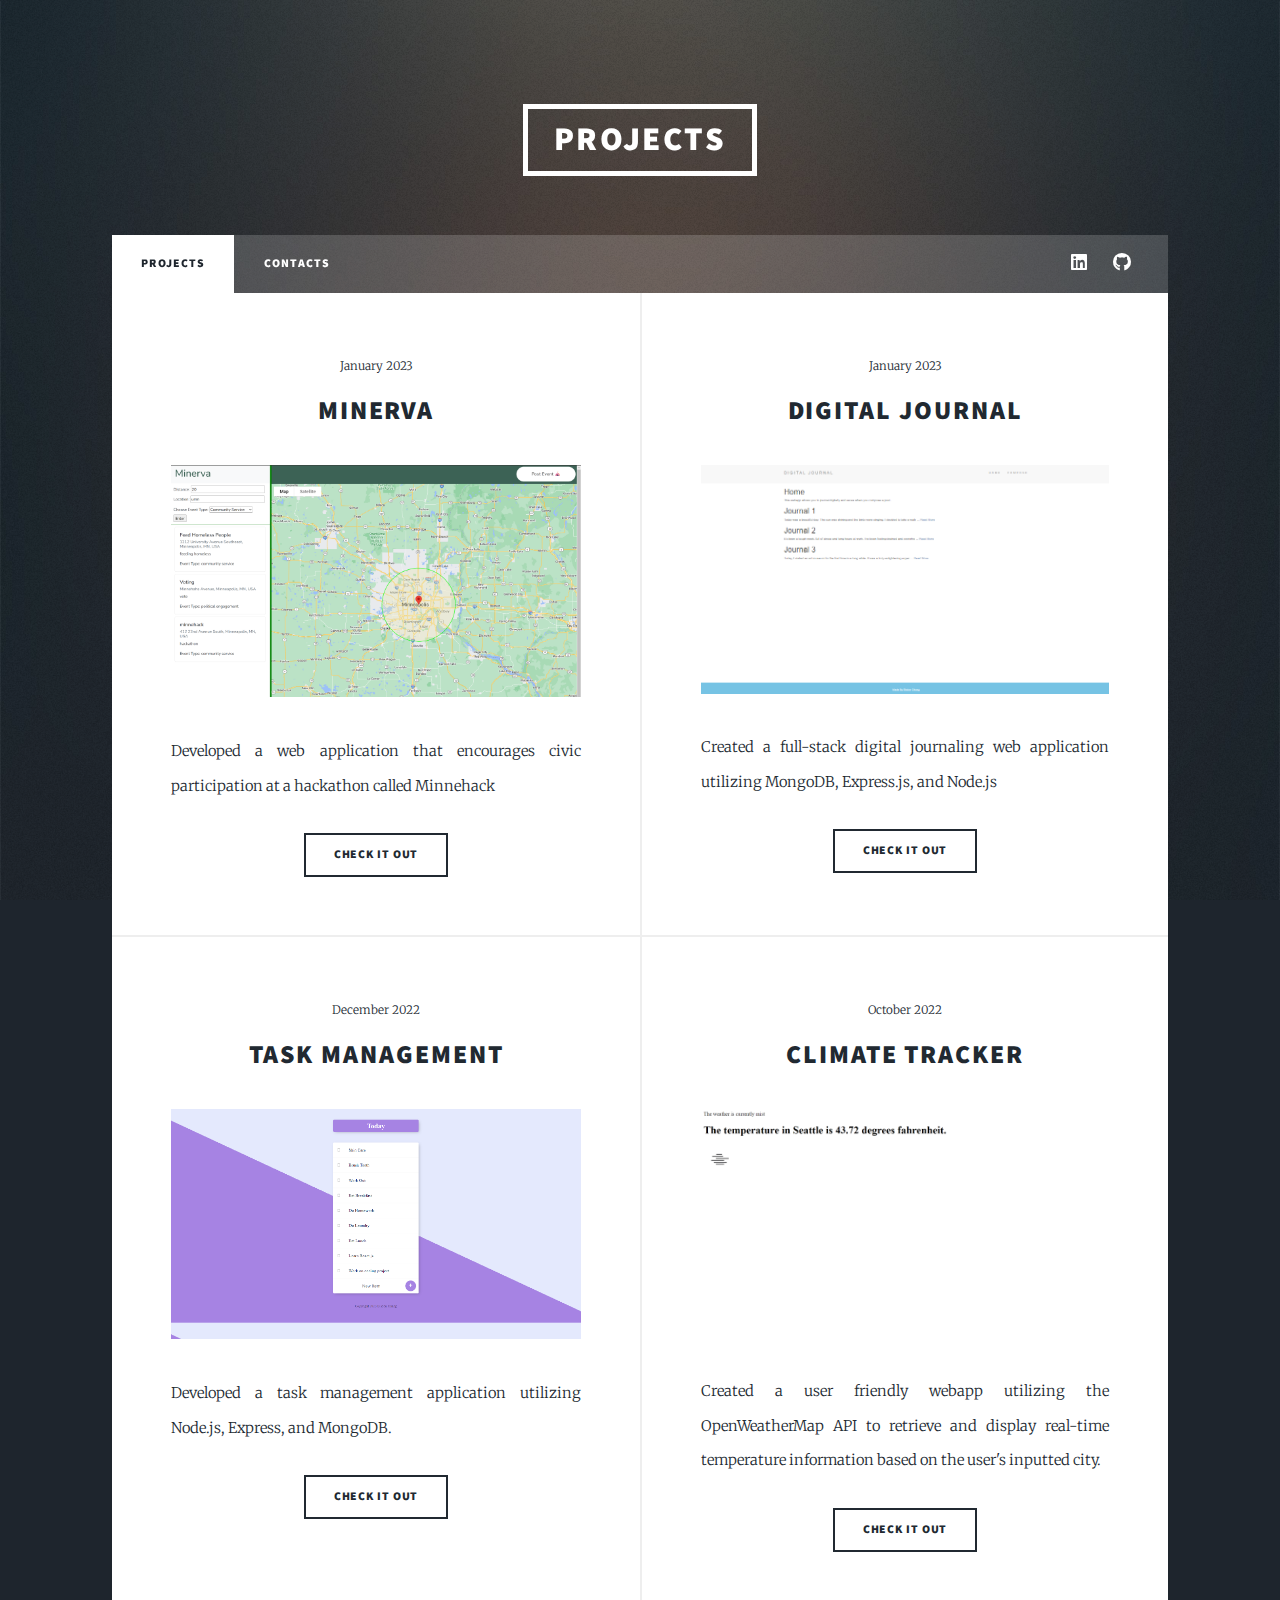
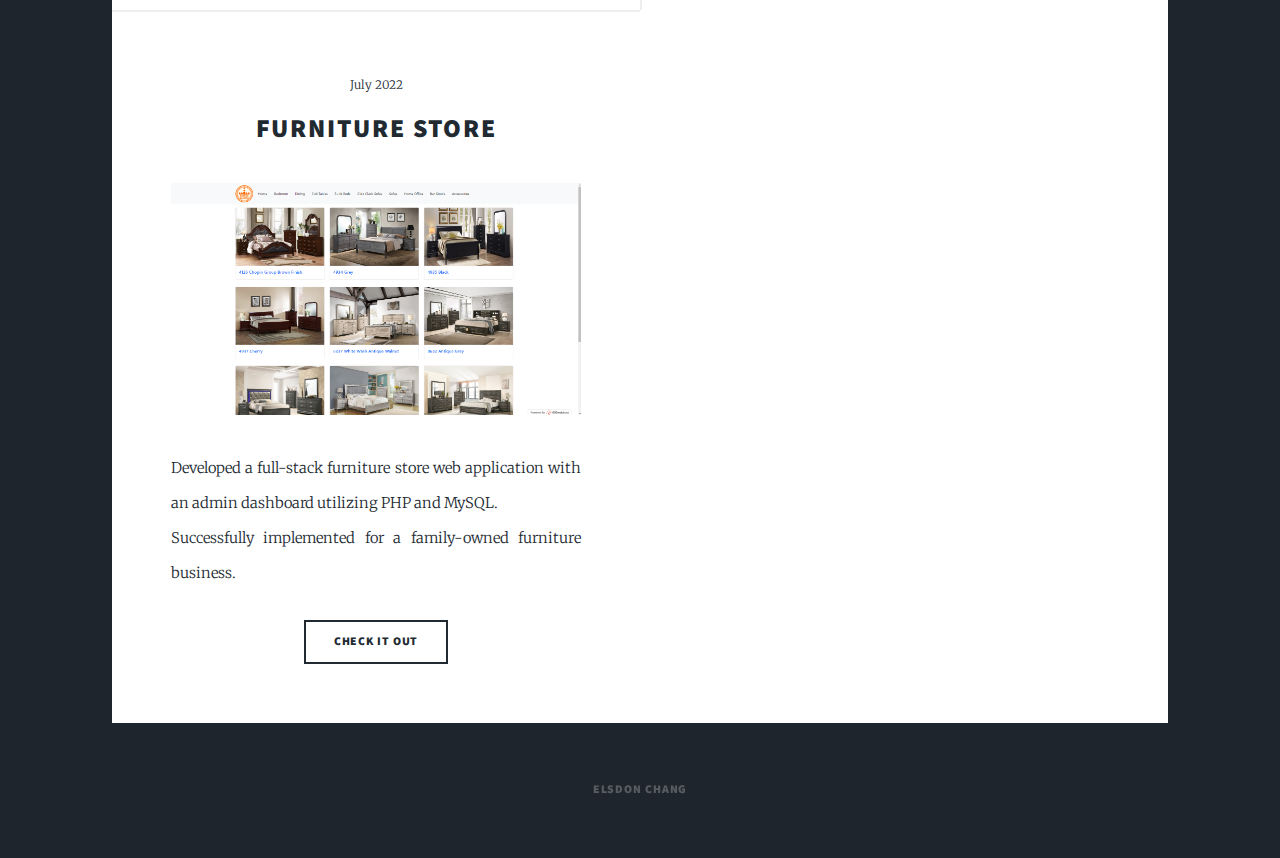
==== commit 2b0ed413: "added project Minerva" ====
--- a/projects.html
+++ b/projects.html
@@ -39,10 +39,21 @@
 							<section class="posts">
 								<article>
 									<header>
-										<span class="date">January 2022</span>
-										<h2><a href="https://digital-journal.onrender.com/" target="_blank">Digital Journal</a></h2>
+										<span class="date">January 2023</span>
+										<h2>Minerva</h2>
 									</header>
-									<a href="#" class="image fit"><img src="images/digital-journal.png" alt="" /></a>
+									<a href="https://github.com/Schenckinator/MH23_Project" target="_blank" class="image fit"><img src="images/minerva.png" alt="" /></a>
+									<p>Developed a web application that encourages civic participation at a hackathon called Minnehack</p>
+									<ul class="actions special">
+										<li><a href="https://github.com/Schenckinator/MH23_Project" target="_blank" class="button">Check it out</a></li>
+									</ul>
+								</article>
+								<article>
+									<header>
+										<span class="date">January 2023</span>
+										<h2>Digital Journal</h2>
+									</header>
+									<a href="https://digital-journal.onrender.com/" target="_blank" class="image fit"><img src="images/digital-journal.png" alt="" /></a>
 									<p>Created a full-stack digital journaling web application utilizing MongoDB, Express.js, and Node.js</p>
 									<ul class="actions special">
 										<li><a href="https://digital-journal.onrender.com/" target="_blank" class="button">Check it out</a></li>
@@ -51,31 +62,31 @@
 								<article>
 									<header>
 										<span class="date">December 2022</span>
-										<h2><a href="#">Task Management</a></h2>
+										<h2>Task Management</h2>
 									</header>
-									<a href="#" class="image fit"><img src="images/task-management.png" alt="" /></a>
+									<a href="https://task-management-swie.onrender.com/" target="_blank" class="image fit"><img src="images/task-management.png" alt="" /></a>
 									<p>Developed a task management application utilizing Node.js, Express, and MongoDB.</p>
 									<ul class="actions special">
-										<li><a href="#" class="button">Check it out</a></li>
+										<li><a href="https://task-management-swie.onrender.com/" target="_blank" class="button">Check it out</a></li>
 									</ul>
 								</article>
 								<article>
 									<header>
 										<span class="date">October 2022</span>
-										<h2><a href="#">Climate Tracker</a></h2>
+										<h2>Climate Tracker</h2>
 									</header>
-									<a href="#" class="image fit"><img src="images/climate-tracker.png" alt="" /></a>
+									<a href="https://climate-tracker.onrender.com" target="_blank" class="image fit"><img src="images/climate-tracker.png" alt="" /></a>
 									<p>Created a user friendly webapp utilizing the OpenWeatherMap API to retrieve and display real-time temperature information based on the user's inputted city.</p>
 									<ul class="actions special">
-										<li><a href="#" class="button">Check it out</a></li>
+										<li><a href="https://climate-tracker.onrender.com" target="_blank" class="button">Check it out</a></li>
 									</ul>
 								</article>
 								<article>
 									<header>
 										<span class="date">July 2022</span>
-										<h2><a href="https://royola-pacific.000webhostapp.com/" target="_blank">Furniture Store</a></h2>
+										<h2>Furniture Store</h2>
 									</header>
-									<a href="#" class="image fit"><img src="images/furniture-store.png" alt="" /></a>
+									<a href="https://royola-pacific.000webhostapp.com/" target="_blank" class="image fit"><img src="images/furniture-store.png" alt="" /></a>
 									<p>Developed a full-stack furniture store web application with an admin dashboard utilizing PHP and MySQL.<br>Successfully implemented for a family-owned furniture business.</p>
 									<ul class="actions special">
 										<li><a href="https://royola-pacific.000webhostapp.com/" target="_blank" class="button">Check it out</a></li>
